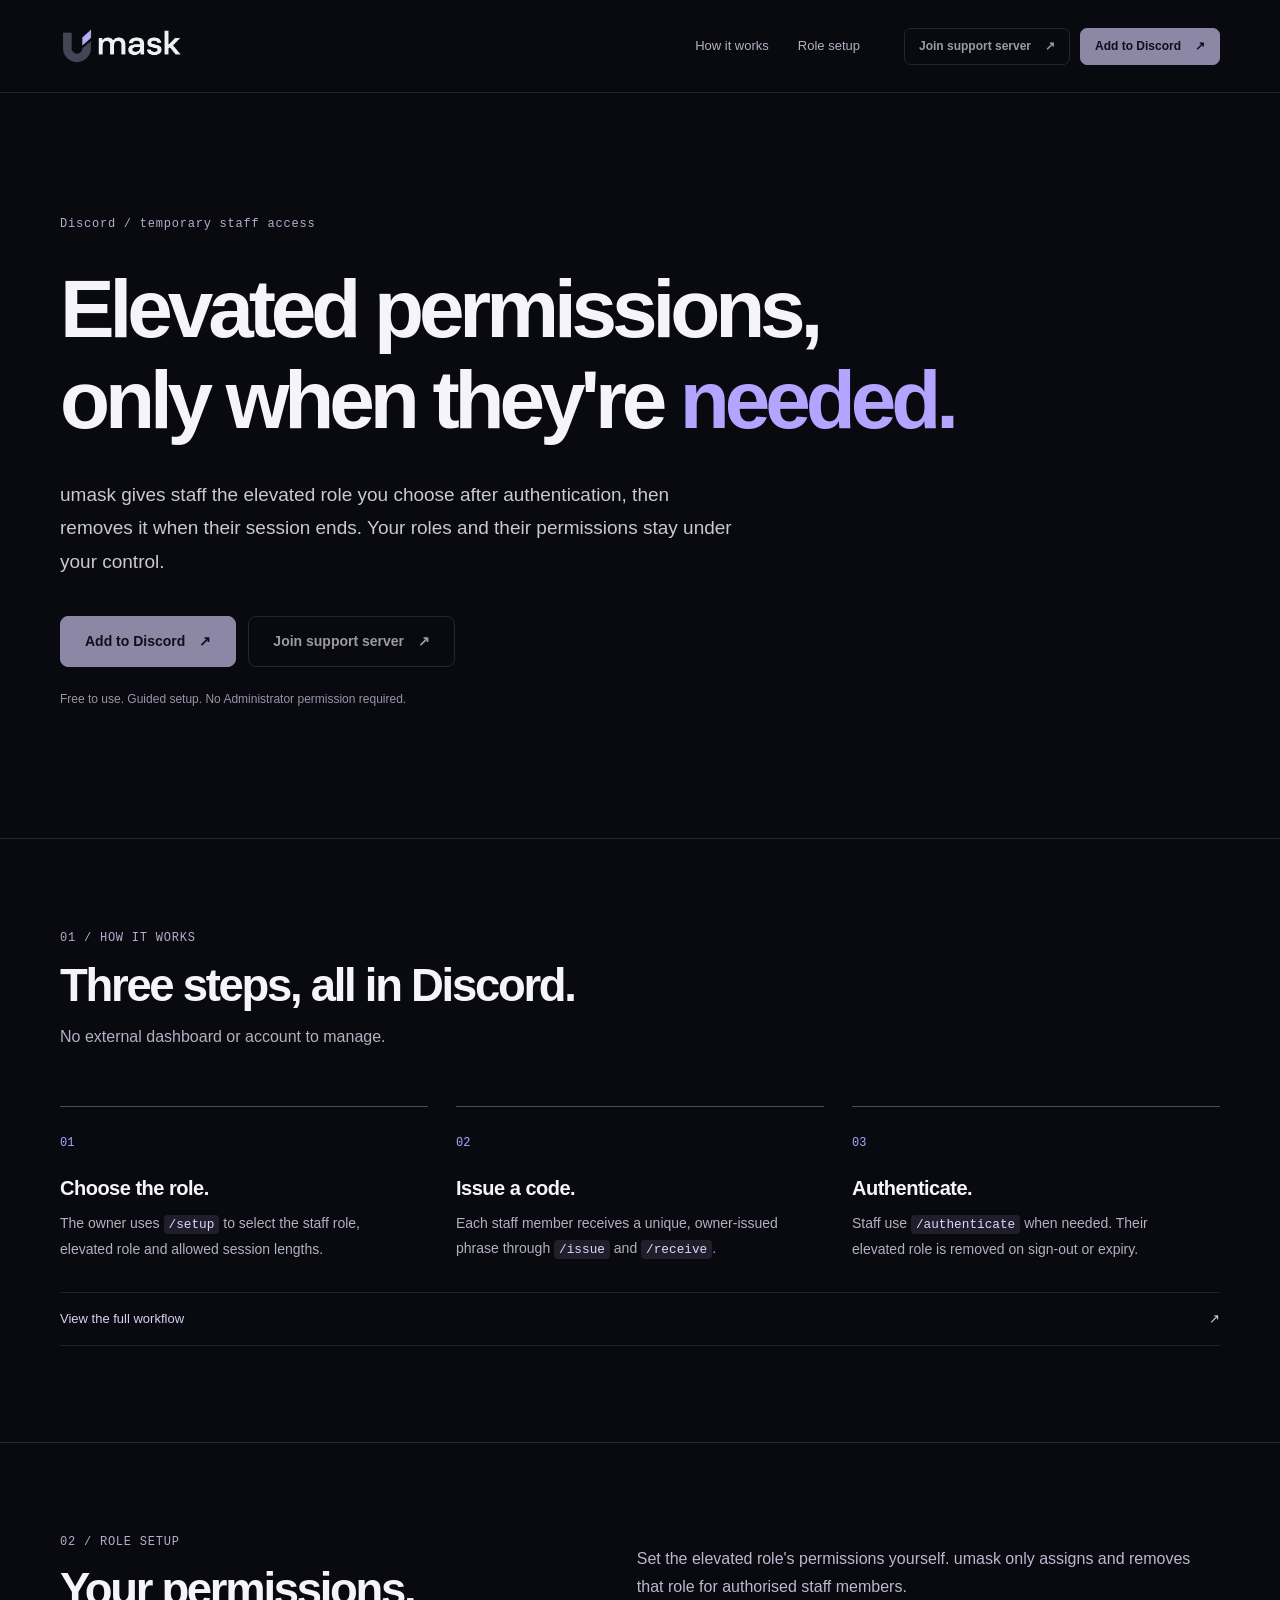
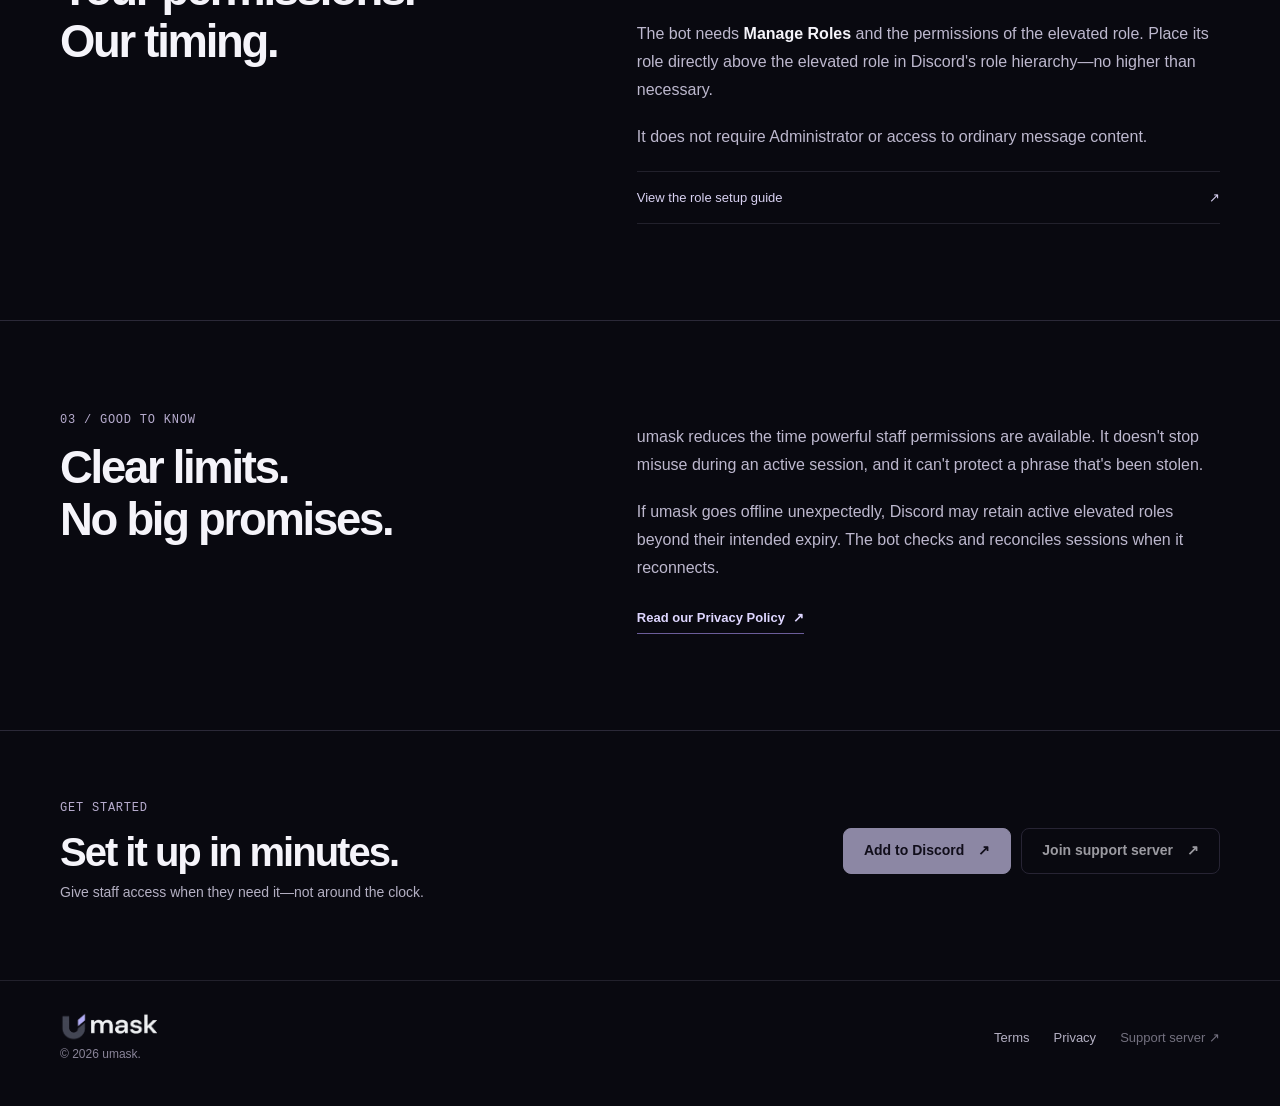
==== index.html @ a4daddb6 "Add files via upload" ====
<!doctype html>
<html lang="en-GB">
<head>
  <meta charset="utf-8">
  <meta name="viewport" content="width=device-width, initial-scale=1">
  <meta name="theme-color" content="#090910">
  <meta name="description" content="umask provides temporary, authenticated elevated roles for Discord staff. Your roles, your permissions — only when they're needed.">
  <title>umask — Elevated permissions, only when they're needed.</title>
  <link rel="icon" href="/assets/favicon.png" type="image/png">
  <link rel="stylesheet" href="/style.css">
  <script src="/config.js" defer></script>
  <script src="/site.js" defer></script>
</head>
<body>
  <header class="site-header">
    <div class="container navrow">
      <a class="brand" href="/" aria-label="umask home"><img src="/assets/umask-wordmark.webp" alt="umask" width="126" height="40"></a>
      <nav class="navlinks" aria-label="Main navigation">
        <a href="#how-it-works">How it works</a>
        <a href="#permissions">Role setup</a>
      </nav>
      <div class="nav-actions">
        <a class="btn btn-small btn-quiet" data-link="support" href="#contact">Join support server <span aria-hidden="true">↗</span></a>
        <a class="btn btn-small btn-primary" data-link="install" href="#install">Add to Discord <span aria-hidden="true">↗</span></a>
      </div>
    </div>
  </header>

  <main>
    <section class="hero" aria-labelledby="hero-title">
      <div class="container hero-inner">
        <p class="hero-overline">Discord / temporary staff access</p>
        <h1 id="hero-title">Elevated permissions,<br>only when they're <span>needed.</span></h1>
        <p class="hero-copy">umask gives staff the elevated role you choose after authentication, then removes it when their session ends. Your roles and their permissions stay under your control.</p>
        <div class="hero-buttons">
          <a class="btn btn-primary btn-large" data-link="install" href="#install">Add to Discord <span aria-hidden="true">↗</span></a>
          <a class="btn btn-quiet btn-large" data-link="support" href="#contact">Join support server <span aria-hidden="true">↗</span></a>
        </div>
        <p class="hero-footnote">Free to use. Guided setup. No Administrator permission required.</p>
      </div>
    </section>

    <section class="section" id="how-it-works" aria-labelledby="how-title">
      <div class="container">
        <div class="section-heading">
          <p class="section-index">01 / HOW IT WORKS</p>
          <h2 id="how-title">Three steps, all in Discord.</h2>
          <p class="intro">No external dashboard or account to manage.</p>
        </div>
        <div class="steps">
          <article class="step">
            <span class="step-number">01</span>
            <h3>Choose the role.</h3>
            <p>The owner uses <code>/setup</code> to select the staff role, elevated role and allowed session lengths.</p>
          </article>
          <article class="step">
            <span class="step-number">02</span>
            <h3>Issue a code.</h3>
            <p>Each staff member receives a unique, owner-issued phrase through <code>/issue</code> and <code>/receive</code>.</p>
          </article>
          <article class="step">
            <span class="step-number">03</span>
            <h3>Authenticate.</h3>
            <p>Staff use <code>/authenticate</code> when needed. Their elevated role is removed on sign-out or expiry.</p>
          </article>
        </div>
        <details class="guide-drawer">
          <summary>View the full workflow <span aria-hidden="true">↗</span></summary>
          <img src="/assets/workflow.webp" width="1520" height="855" loading="lazy" alt="Illustrated workflow showing owner issuance, staff collection and authentication, active access and session expiry.">
        </details>
      </div>
    </section>

    <section class="section section-separator" id="permissions" aria-labelledby="permissions-title">
      <div class="container detail-layout">
        <div>
          <p class="section-index">02 / ROLE SETUP</p>
          <h2 id="permissions-title">Your permissions.<br>Our timing.</h2>
        </div>
        <div class="detail-content">
          <p>Set the elevated role's permissions yourself. umask only assigns and removes that role for authorised staff members.</p>
          <p>The bot needs <strong>Manage Roles</strong> and the permissions of the elevated role. Place its role directly above the elevated role in Discord's role hierarchy—no higher than necessary.</p>
          <p>It does not require Administrator or access to ordinary message content.</p>
          <details class="guide-drawer">
            <summary>View the role setup guide <span aria-hidden="true">↗</span></summary>
            <img src="/assets/role-setup.webp" width="1520" height="855" loading="lazy" alt="Role setup guide: umask bot role above the elevated-permissions role, with Manage Roles enabled.">
          </details>
        </div>
      </div>
    </section>

    <section class="section section-separator" id="questions" aria-labelledby="questions-title">
      <div class="container detail-layout">
        <div>
          <p class="section-index">03 / GOOD TO KNOW</p>
          <h2 id="questions-title">Clear limits.<br>No big promises.</h2>
        </div>
        <div class="detail-content">
          <p>umask reduces the time powerful staff permissions are available. It doesn't stop misuse during an active session, and it can't protect a phrase that's been stolen.</p>
          <p>If umask goes offline unexpectedly, Discord may retain active elevated roles beyond their intended expiry. The bot checks and reconciles sessions when it reconnects.</p>
          <a class="inline-link" href="/privacy.html">Read our Privacy Policy <span aria-hidden="true">↗</span></a>
        </div>
      </div>
    </section>

    <section class="closing" id="install" aria-labelledby="closing-title">
      <div class="container closing-inner">
        <div>
          <p class="section-index">GET STARTED</p>
          <h2 id="closing-title">Set it up in minutes.</h2>
          <p>Give staff access when they need it—not around the clock.</p>
        </div>
        <div class="closing-actions">
          <a class="btn btn-primary" data-link="install" href="#install">Add to Discord <span aria-hidden="true">↗</span></a>
          <a class="btn btn-quiet" data-link="support" href="#contact">Join support server <span aria-hidden="true">↗</span></a>
        </div>
      </div>
    </section>
  </main>

  <footer class="site-footer" id="contact">
    <div class="container footer-inner">
      <div class="footer-brand"><a href="/" aria-label="umask home"><img src="/assets/umask-wordmark.webp" alt="umask" width="108" height="34"></a><p>© <span data-year>2026</span> umask.</p></div>
      <nav class="footer-links" aria-label="Footer navigation">
        <a href="/terms.html">Terms</a>
        <a href="/privacy.html">Privacy</a>
        <a href="#contact" data-link="support">Support server ↗</a>
      </nav>
    </div>
  </footer>
</body>
</html>
---- style.css ----
:root {
  color-scheme: dark;
  --bg: #090910;
  --surface: #12121b;
  --border: #2b2938;
  --border-soft: #22212c;
  --ink: #f5f4fa;
  --muted: #b4b0c3;
  --lavender: #b2a4ff;
  --lavender-light: #ded6ff;
  --max: 1160px;
}
* { box-sizing: border-box; }
html { scroll-behavior: smooth; }
body { margin: 0; background: var(--bg); color: var(--ink); font: 400 16px/1.65 Inter, ui-sans-serif, -apple-system, BlinkMacSystemFont, "Segoe UI", sans-serif; -webkit-font-smoothing: antialiased; }
h1, h2, h3, p { margin: 0; }
a { color: inherit; text-decoration: none; }
a:hover { color: var(--ink); }
a:focus-visible, summary:focus-visible, button:focus-visible { outline: 2px solid var(--lavender); outline-offset: 4px; }
img { max-width: 100%; display: block; }
.container { width: min(100% - 64px, var(--max)); margin: 0 auto; }
/* Header */
.site-header { border-bottom: 1px solid var(--border-soft); }
.navrow { min-height: 92px; display: flex; align-items: center; gap: 28px; }
.brand { flex: 0 0 auto; display: block; }
.brand img { width: 124px; height: auto; mix-blend-mode: screen; }
.navlinks { display: flex; align-items: center; gap: 29px; margin-left: auto; font-size: 13px; color: var(--muted); }
.navlinks a:hover, .footer-links a:hover { color: var(--ink); }
.nav-actions { display: flex; align-items: center; gap: 10px; margin-left: 16px; }
.btn { display: inline-flex; align-items: center; justify-content: center; gap: 14px; border: 1px solid #3a364b; border-radius: 8px; padding: 13px 20px; font-family: inherit; font-size: 14px; font-weight: 600; line-height: 1.25; white-space: nowrap; color: var(--ink); background: transparent; transition: background .15s ease, border-color .15s ease; }
.btn:hover { background: #1c1a27; border-color: #655b87; color: var(--ink); }
.btn-primary { background: var(--lavender-light); border-color: var(--lavender-light); color: #171222; }
.btn-primary:hover { background: #c7baff; border-color: #c7baff; color: #171222; }
.btn-small { padding: 10px 14px; font-size: 12px; border-radius: 7px; }
.btn-large { padding: 16px 24px; font-size: 14px; }
.btn.is-unconfigured { opacity: .62; cursor: not-allowed; }
/* Hero */
.hero { border-bottom: 1px solid var(--border); }
.hero-inner { padding: 122px 0 128px; }
.hero-overline, .section-index { color: #b7acce; font: 500 12px/1.5 ui-monospace, SFMono-Regular, Menlo, Consolas, monospace; letter-spacing: .065em; }
.hero h1 { max-width: 1080px; font-size: clamp(47px, 6.4vw, 94px); font-weight: 650; line-height: 1.105; letter-spacing: -.062em; margin: 31px 0 33px; }
.hero h1 span { color: var(--lavender); }
.hero-copy { max-width: 685px; color: #cbc7d6; font-size: clamp(17px, 1.55vw, 19px); line-height: 1.75; }
.hero-buttons { display: flex; flex-wrap: wrap; align-items: center; gap: 12px; margin-top: 38px; }
.hero-footnote { margin-top: 23px; color: #9a94a9; font-size: 12px; }
/* Primary content */
.section { padding: 90px 0 96px; }
.section-separator { border-top: 1px solid var(--border); }
.section-heading { max-width: 750px; }
h2 { font-size: clamp(32px, 3.55vw, 49px); font-weight: 620; line-height: 1.15; letter-spacing: -.05em; }
.section-heading h2, .detail-layout h2 { margin: 13px 0 12px; }
.intro, .section-heading > p:not(.section-index) { color: var(--muted); font-size: 16px; }
.steps { display: grid; grid-template-columns: repeat(3, minmax(0,1fr)); gap: 28px; margin-top: 55px; }
.step { border-top: 1px solid #514962; padding: 21px 0 0; }
.step-number { font: 500 12px ui-monospace, SFMono-Regular, Menlo, Consolas, monospace; color: var(--lavender); }
.step h3 { margin: 21px 0 10px; font-size: 20px; line-height: 1.3; font-weight: 595; letter-spacing: -.025em; }
.step p { color: var(--muted); font-size: 14px; line-height: 1.8; max-width: 345px; }
code { font-family: ui-monospace, SFMono-Regular, Menlo, Consolas, monospace; font-size: .91em; color: var(--lavender-light); background: #211e2b; padding: 2px 5px; border-radius: 4px; }
.guide-drawer { margin-top: 30px; border-top: 1px solid var(--border-soft); border-bottom: 1px solid var(--border-soft); }
.guide-drawer summary { display: flex; justify-content: space-between; gap: 16px; padding: 15px 0; cursor: pointer; list-style: none; font-size: 13px; color: #d8d1f1; font-weight: 520; }
.guide-drawer summary::-webkit-details-marker { display: none; }
.guide-drawer summary:hover { color: #fff; }
.guide-drawer img { width: 100%; margin: 6px 0 19px; border: 1px solid #373247; border-radius: 6px; }
.detail-layout { display: grid; grid-template-columns: .92fr 1.08fr; gap: 80px; align-items: start; }
.detail-content { padding-top: 12px; }
.detail-content p { font-size: 16px; line-height: 1.75; color: #bdb8ce; margin-bottom: 19px; max-width: 590px; }
.detail-content strong { font-weight: 620; color: var(--ink); }
.detail-content .guide-drawer { margin-top: 20px; }
.inline-link { display: inline-flex; gap: 8px; color: var(--lavender-light); border-bottom: 1px solid #6b5d9a; font-size: 13px; font-weight: 600; padding-bottom: 4px; margin-top: 6px; }
.inline-link:hover { color: #fff; }
/* End call-to-action */
.closing { border-top: 1px solid var(--border); }
.closing-inner { padding: 68px 0 76px; display: flex; align-items: center; justify-content: space-between; gap: 44px; }
.closing h2 { margin: 12px 0 6px; font-size: clamp(29px, 3.2vw, 40px); }
.closing p:not(.section-index) { color: var(--muted); font-size: 14px; }
.closing-actions { display: flex; gap: 10px; flex-wrap: wrap; }
/* Footer */
.site-footer { border-top: 1px solid var(--border-soft); padding: 30px 0 42px; }
.footer-inner { display: flex; justify-content: space-between; align-items: center; gap: 30px; }
.footer-brand img { width: 100px; height: auto; mix-blend-mode: screen; }
.footer-brand p { color: #898498; font-size: 12px; margin-top: 3px; }
.footer-links { display: flex; align-items: center; gap: 24px; flex-wrap: wrap; color: var(--muted); font-size: 13px; }
/* Legal pages use the same restrained identity */
.subpage { max-width: 770px; padding-top: 72px; padding-bottom: 96px; }
.subpage h1 { font-size: clamp(43px, 5vw, 60px); letter-spacing: -.05em; line-height: 1.14; margin: 19px 0 17px; }
.subpage .intro { color: var(--muted); line-height: 1.7; margin-bottom: 35px; }
.legal-content { border-top: 1px solid var(--border); padding-top: 29px; }
.legal-content h2 { font-size: 24px; letter-spacing: -.025em; margin: 34px 0 13px; }
.legal-content h3 { font-size: 16px; margin: 22px 0 8px; }
.legal-content p, .legal-content li { color: #c1bccd; font-size: 14px; line-height: 1.85; }
.legal-content p { margin-bottom: 16px; }
.legal-content ul { padding-left: 24px; margin: 10px 0; }
.legal-content li { margin-bottom: 5px; }
.legal-content a { color: var(--lavender-light); text-decoration: underline; text-underline-offset: 3px; }
.legal-banner { padding: 16px 19px; border: 1px solid #65553b; color: #ead5b0; background: #221c18; border-radius: 7px; margin: 24px 0 30px; font-size: 13px; }
.legal-banner[hidden] { display: none; }
.info-chip { display: inline-block; color: var(--lavender-light); border: 1px solid #464058; font-size: 13px; padding: 8px 12px; border-radius: 6px; }
.divider-gap { padding-top: 37px; }
[data-link="support"].is-unconfigured { opacity: .62; }
@media (max-width: 1040px) {
  .navlinks { gap: 16px; }
  .navrow { gap: 14px; }
  .nav-actions { gap: 8px; margin-left: 2px; }
  .nav-actions .btn { padding: 10px 11px; }
  .detail-layout { gap: 45px; }
}
@media (max-width: 780px) {
  .container { width: min(100% - 40px, var(--max)); }
  .navrow { min-height: 82px; flex-wrap: wrap; justify-content: space-between; padding: 16px 0; }
  .navlinks { display: none; }
  .nav-actions { margin-left: auto; }
  .hero-inner { padding: 86px 0 90px; }
  .hero h1 { font-size: clamp(43px, 7.4vw, 70px); }
  .steps { gap: 18px; }
  .detail-layout { grid-template-columns: 1fr; gap: 8px; }
  .detail-content { padding-top: 0; }
  .closing-inner { align-items: flex-start; flex-direction: column; gap: 25px; }
}
@media (max-width: 570px) {
  .navrow { display: grid; grid-template-columns: 1fr; gap: 12px; }
  .brand img { width: 110px; }
  .nav-actions { margin: 0; width: 100%; }
  .nav-actions .btn { flex: 1 1 0; padding: 12px 10px; font-size: 11px; }
  .hero-inner { padding: 77px 0 78px; }
  .hero h1 { margin: 24px 0; font-size: clamp(40px, 10.3vw, 59px); letter-spacing: -.052em; }
  .hero-copy { font-size: 16px; }
  .hero-buttons { gap: 10px; margin-top: 29px; }
  .hero-buttons .btn { width: 100%; justify-content: space-between; }
  .section { padding: 66px 0 74px; }
  .steps { grid-template-columns: 1fr; gap: 27px; margin-top: 35px; }
  .step h3 { margin-top: 13px; }
  .detail-layout { gap: 10px; }
  .detail-content p { font-size: 15px; }
  .closing-inner { padding: 60px 0; }
  .closing-actions { width: 100%; flex-direction: column; }
  .closing-actions .btn { width: 100%; justify-content: space-between; }
  .footer-inner { align-items: start; flex-direction: column; gap: 25px; }
  .footer-links { gap: 17px; }
  .subpage { padding-top: 47px; }
}
@media (prefers-reduced-motion: reduce) { html { scroll-behavior: auto; } .btn { transition: none; } }
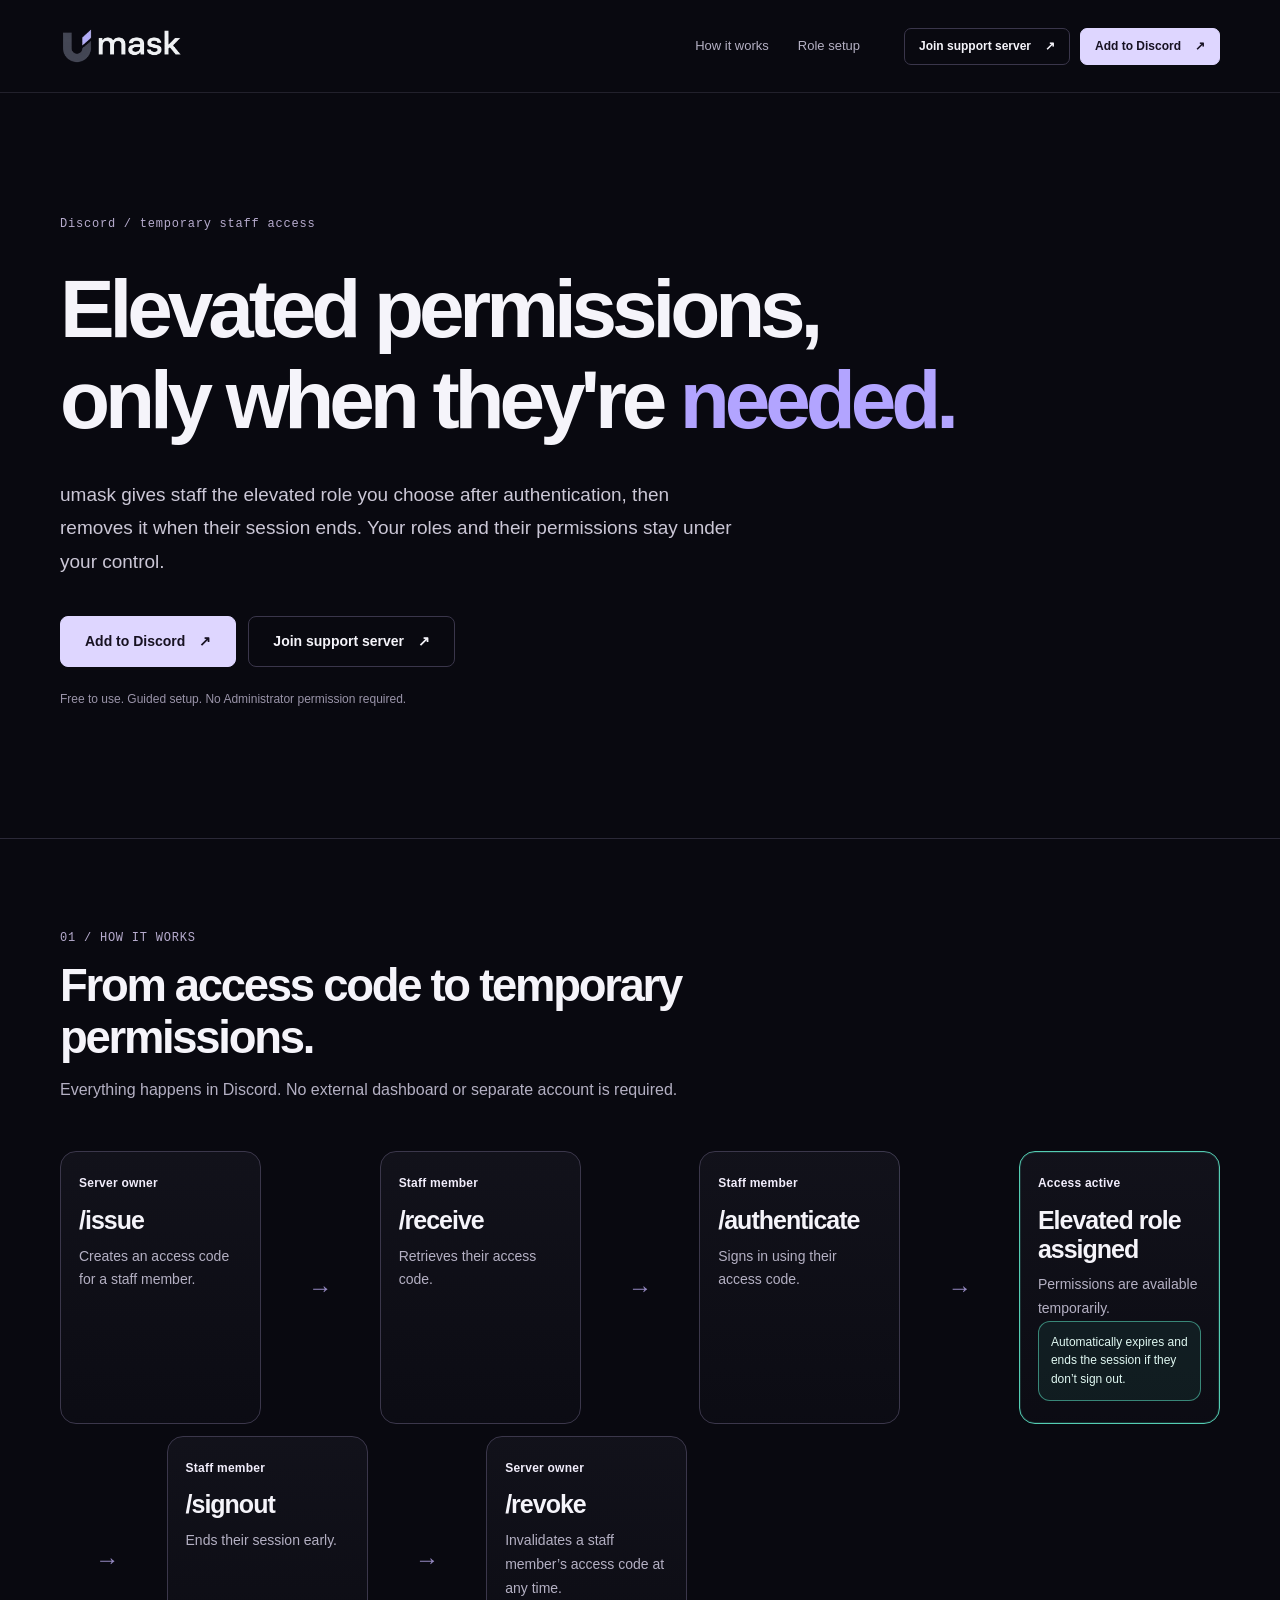
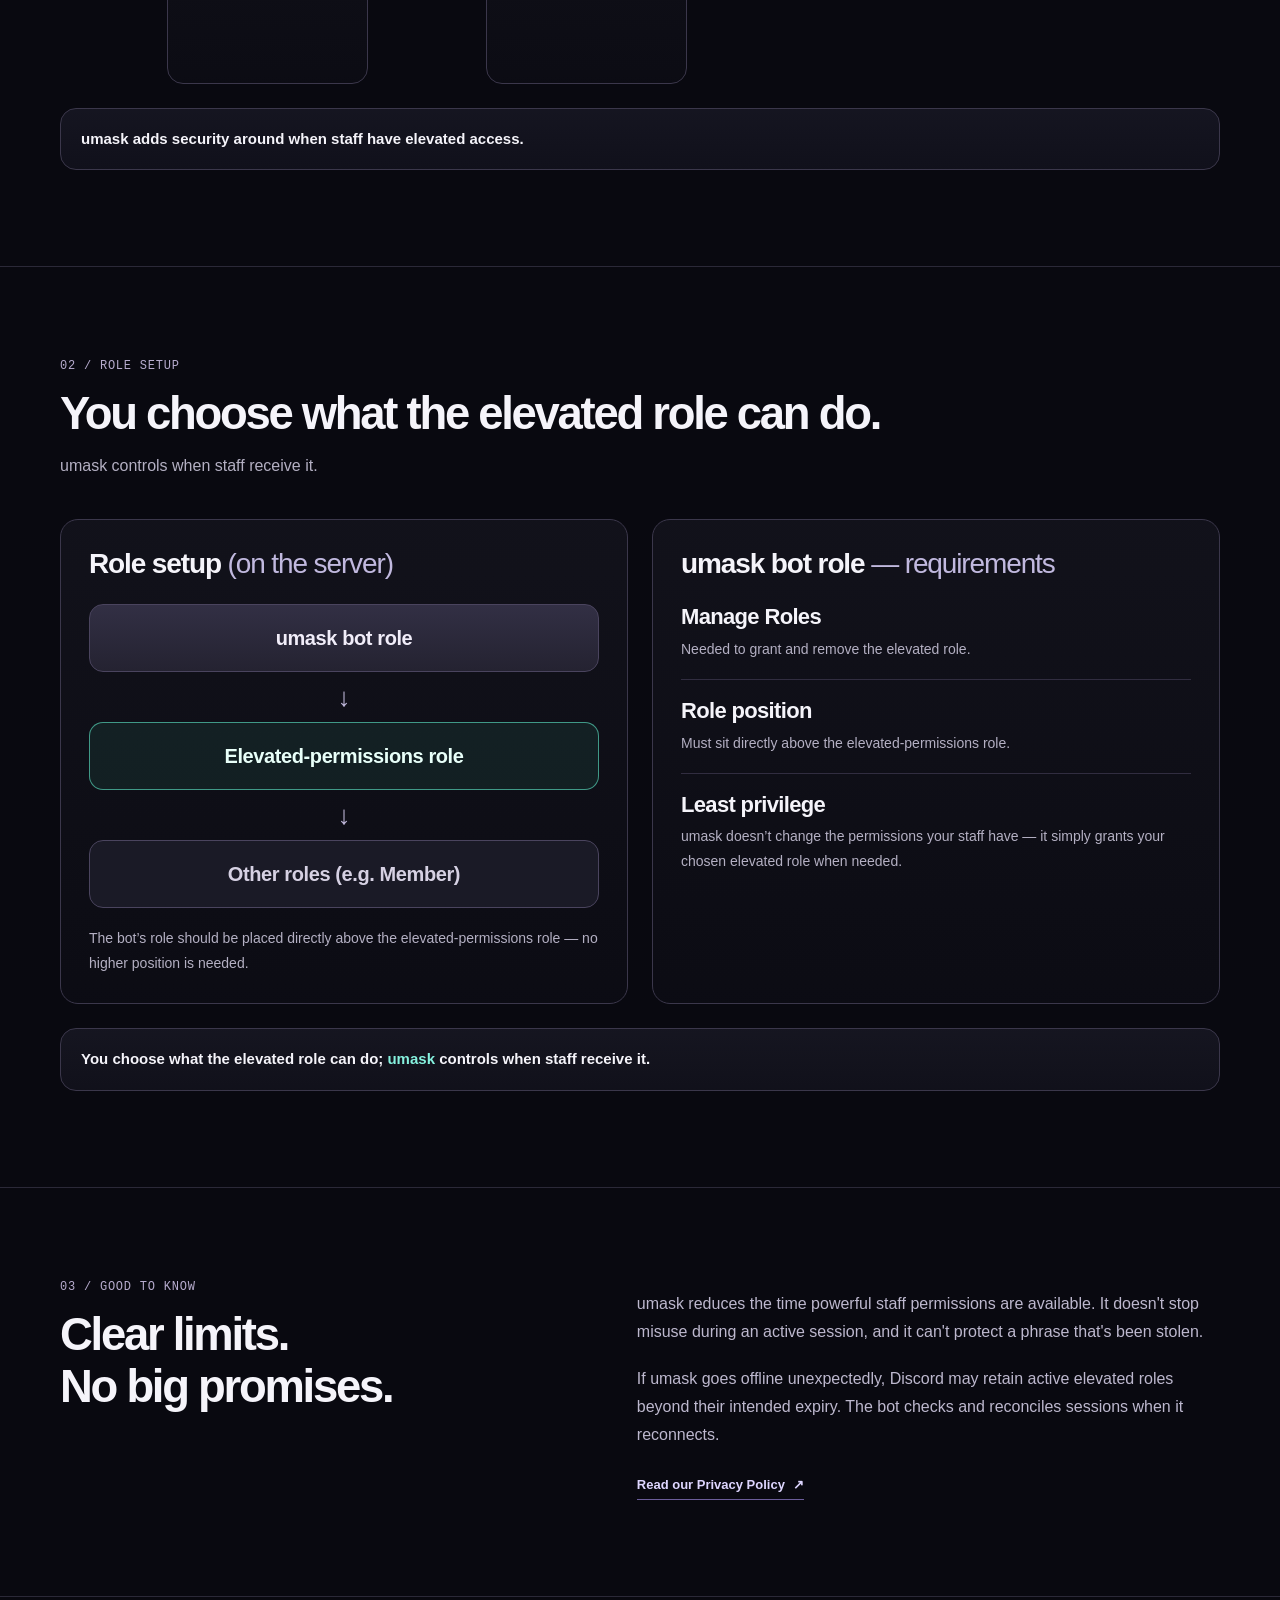
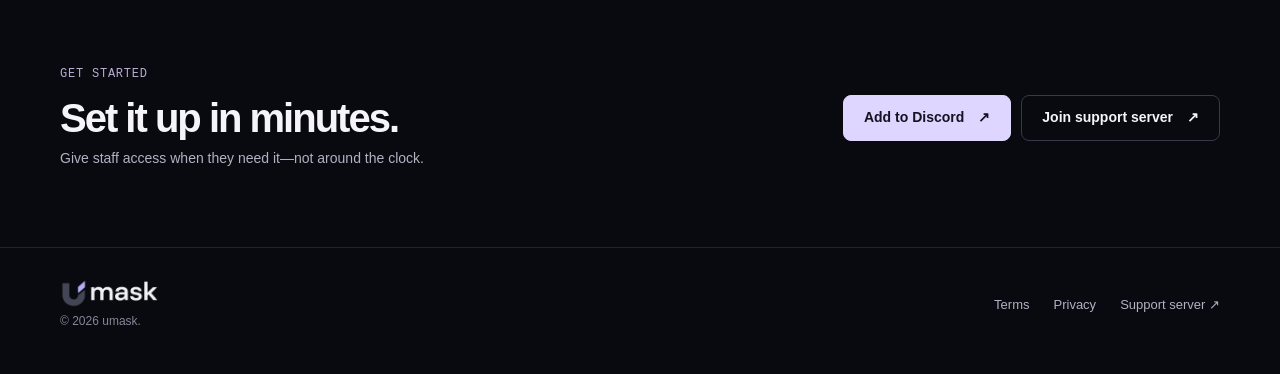
==== commit 85923006: "Add files via upload" ====
--- a/index.html
+++ b/index.html
@@ -44,47 +44,97 @@
       <div class="container">
         <div class="section-heading">
           <p class="section-index">01 / HOW IT WORKS</p>
-          <h2 id="how-title">Three steps, all in Discord.</h2>
-          <p class="intro">No external dashboard or account to manage.</p>
+          <h2 id="how-title">From access code to temporary permissions.</h2>
+          <p class="intro">Everything happens in Discord. No external dashboard or separate account is required.</p>
         </div>
-        <div class="steps">
-          <article class="step">
-            <span class="step-number">01</span>
-            <h3>Choose the role.</h3>
-            <p>The owner uses <code>/setup</code> to select the staff role, elevated role and allowed session lengths.</p>
+
+        <div class="workflow-strip" aria-label="Workflow overview">
+          <article class="flow-card">
+            <div class="flow-eyebrow">Server owner</div>
+            <h3>/issue</h3>
+            <p>Creates an access code for a staff member.</p>
           </article>
-          <article class="step">
-            <span class="step-number">02</span>
-            <h3>Issue a code.</h3>
-            <p>Each staff member receives a unique, owner-issued phrase through <code>/issue</code> and <code>/receive</code>.</p>
+          <div class="flow-arrow" aria-hidden="true">→</div>
+          <article class="flow-card">
+            <div class="flow-eyebrow">Staff member</div>
+            <h3>/receive</h3>
+            <p>Retrieves their access code.</p>
           </article>
-          <article class="step">
-            <span class="step-number">03</span>
-            <h3>Authenticate.</h3>
-            <p>Staff use <code>/authenticate</code> when needed. Their elevated role is removed on sign-out or expiry.</p>
+          <div class="flow-arrow" aria-hidden="true">→</div>
+          <article class="flow-card">
+            <div class="flow-eyebrow">Staff member</div>
+            <h3>/authenticate</h3>
+            <p>Signs in using their access code.</p>
+          </article>
+          <div class="flow-arrow" aria-hidden="true">→</div>
+          <article class="flow-card flow-card-accent">
+            <div class="flow-eyebrow">Access active</div>
+            <h3>Elevated role assigned</h3>
+            <p>Permissions are available temporarily.</p>
+            <div class="micro-note">Automatically expires and ends the session if they don’t sign out.</div>
+          </article>
+          <div class="flow-arrow" aria-hidden="true">→</div>
+          <article class="flow-card">
+            <div class="flow-eyebrow">Staff member</div>
+            <h3>/signout</h3>
+            <p>Ends their session early.</p>
+          </article>
+          <div class="flow-arrow" aria-hidden="true">→</div>
+          <article class="flow-card">
+            <div class="flow-eyebrow">Server owner</div>
+            <h3>/revoke</h3>
+            <p>Invalidates a staff member’s access code at any time.</p>
           </article>
         </div>
-        <details class="guide-drawer">
-          <summary>View the full workflow <span aria-hidden="true">↗</span></summary>
-          <img src="/assets/workflow.webp" width="1520" height="855" loading="lazy" alt="Illustrated workflow showing owner issuance, staff collection and authentication, active access and session expiry.">
-        </details>
+
+        <div class="section-banner">
+          <strong>umask adds security around when staff have elevated access.</strong>
+        </div>
       </div>
     </section>
 
     <section class="section section-separator" id="permissions" aria-labelledby="permissions-title">
-      <div class="container detail-layout">
-        <div>
+      <div class="container">
+        <div class="section-heading section-heading-wide">
           <p class="section-index">02 / ROLE SETUP</p>
-          <h2 id="permissions-title">Your permissions.<br>Our timing.</h2>
+          <h2 id="permissions-title">You choose what the elevated role can do.</h2>
+          <p class="intro">umask controls when staff receive it.</p>
         </div>
-        <div class="detail-content">
-          <p>Set the elevated role's permissions yourself. umask only assigns and removes that role for authorised staff members.</p>
-          <p>The bot needs <strong>Manage Roles</strong> and the permissions of the elevated role. Place its role directly above the elevated role in Discord's role hierarchy—no higher than necessary.</p>
-          <p>It does not require Administrator or access to ordinary message content.</p>
-          <details class="guide-drawer">
-            <summary>View the role setup guide <span aria-hidden="true">↗</span></summary>
-            <img src="/assets/role-setup.webp" width="1520" height="855" loading="lazy" alt="Role setup guide: umask bot role above the elevated-permissions role, with Manage Roles enabled.">
-          </details>
+
+        <div class="setup-grid" aria-label="Role setup guide">
+          <article class="setup-panel">
+            <h3>Role setup <span>(on the server)</span></h3>
+            <div class="role-stack">
+              <div class="role-chip role-chip-top">umask bot role</div>
+              <div class="stack-arrow" aria-hidden="true">↓</div>
+              <div class="role-chip role-chip-accent">Elevated-permissions role</div>
+              <div class="stack-arrow" aria-hidden="true">↓</div>
+              <div class="role-chip role-chip-muted">Other roles (e.g. Member)</div>
+            </div>
+            <p class="panel-note">The bot’s role should be placed directly above the elevated-permissions role — no higher position is needed.</p>
+          </article>
+
+          <article class="setup-panel">
+            <h3>umask bot role <span>— requirements</span></h3>
+            <div class="requirement-list">
+              <div class="requirement-item">
+                <h4>Manage Roles</h4>
+                <p>Needed to grant and remove the elevated role.</p>
+              </div>
+              <div class="requirement-item">
+                <h4>Role position</h4>
+                <p>Must sit directly above the elevated-permissions role.</p>
+              </div>
+              <div class="requirement-item">
+                <h4>Least privilege</h4>
+                <p>umask doesn’t change the permissions your staff have — it simply grants your chosen elevated role when needed.</p>
+              </div>
+            </div>
+          </article>
+        </div>
+
+        <div class="section-banner">
+          <strong>You choose what the elevated role can do; <span>umask</span> controls when staff receive it.</strong>
         </div>
       </div>
     </section>
--- a/style.css
+++ b/style.css
@@ -68,6 +68,43 @@
 .detail-content .guide-drawer { margin-top: 20px; }
 .inline-link { display: inline-flex; gap: 8px; color: var(--lavender-light); border-bottom: 1px solid #6b5d9a; font-size: 13px; font-weight: 600; padding-bottom: 4px; margin-top: 6px; }
 .inline-link:hover { color: #fff; }
+
+/* In-page diagrams */
+.workflow-strip { margin-top: 48px; display: grid; grid-template-columns: repeat(11, minmax(0,1fr)); gap: 12px; align-items: stretch; }
+.flow-card { grid-column: span 1; min-height: 248px; padding: 22px 18px; border: 1px solid #3b374b; border-radius: 16px; background: linear-gradient(180deg, rgba(18,18,27,.98), rgba(12,12,20,.98)); display: flex; flex-direction: column; }
+.flow-card h3 { margin: 12px 0 10px; font-size: 25px; line-height: 1.15; letter-spacing: -.04em; font-weight: 620; }
+.flow-card p { color: var(--muted); font-size: 14px; line-height: 1.7; }
+.flow-eyebrow { color: #f2eefc; font-size: 12px; letter-spacing: .02em; font-weight: 600; }
+.flow-arrow { display: flex; align-items: center; justify-content: center; color: #9488c0; font-size: 24px; }
+.flow-card-accent { border-color: #54cdb3; box-shadow: inset 0 0 0 1px rgba(84,205,179,.18); }
+.micro-note { margin-top: auto; padding: 11px 12px; border: 1px solid rgba(84,205,179,.6); background: rgba(35,88,77,.22); border-radius: 12px; color: #dff7f1; font-size: 12px; line-height: 1.55; }
+.workflow-strip > .flow-card:nth-of-type(1),
+.workflow-strip > .flow-card:nth-of-type(2),
+.workflow-strip > .flow-card:nth-of-type(3),
+.workflow-strip > .flow-card:nth-of-type(4),
+.workflow-strip > .flow-card:nth-of-type(5),
+.workflow-strip > .flow-card:nth-of-type(6) { grid-column: span 2; }
+.workflow-strip > .flow-arrow { grid-column: span 1; }
+.section-banner { margin-top: 24px; border: 1px solid #3b374b; background: linear-gradient(180deg, rgba(22,22,33,.96), rgba(17,17,27,.96)); color: var(--ink); border-radius: 16px; padding: 18px 20px; font-size: 15px; }
+.section-banner span { color: #86f2df; }
+.setup-grid { margin-top: 40px; display: grid; grid-template-columns: 1fr 1fr; gap: 24px; }
+.setup-panel { border: 1px solid #3b374b; border-radius: 18px; background: linear-gradient(180deg, rgba(18,18,27,.98), rgba(12,12,20,.98)); padding: 28px; }
+.setup-panel h3 { font-size: 28px; line-height: 1.15; letter-spacing: -.04em; font-weight: 620; margin-bottom: 24px; }
+.setup-panel h3 span { color: #c1b9df; font-weight: 520; }
+.role-stack { display: flex; flex-direction: column; gap: 12px; }
+.role-chip { min-height: 68px; display: flex; align-items: center; justify-content: center; text-align: center; border-radius: 14px; border: 1px solid #4a445e; color: #f1edf9; background: rgba(38,36,51,.92); padding: 16px 18px; font-size: 20px; font-weight: 600; letter-spacing: -.02em; }
+.role-chip-top { background: linear-gradient(180deg, rgba(53,50,72,.92), rgba(38,36,51,.92)); }
+.role-chip-accent { border-color: rgba(84,205,179,.7); background: rgba(35,88,77,.24); color: #e8fff9; }
+.role-chip-muted { color: #d6d1e3; background: rgba(27,27,39,.96); }
+.stack-arrow { text-align: center; color: #bcb4d6; font-size: 26px; line-height: 1; }
+.panel-note { margin-top: 18px; color: var(--muted); font-size: 14px; line-height: 1.75; }
+.requirement-list { display: flex; flex-direction: column; gap: 18px; }
+.requirement-item { padding-top: 18px; border-top: 1px solid #312d40; }
+.requirement-item:first-child { padding-top: 0; border-top: 0; }
+.requirement-item h4 { margin: 0 0 6px; font-size: 22px; line-height: 1.2; letter-spacing: -.03em; }
+.requirement-item p { margin: 0; color: var(--muted); font-size: 14px; line-height: 1.75; }
+.section-heading-wide { max-width: 860px; }
+
 /* End call-to-action */
 .closing { border-top: 1px solid var(--border); }
 .closing-inner { padding: 68px 0 76px; display: flex; align-items: center; justify-content: space-between; gap: 44px; }
@@ -97,13 +134,22 @@
 .info-chip { display: inline-block; color: var(--lavender-light); border: 1px solid #464058; font-size: 13px; padding: 8px 12px; border-radius: 6px; }
 .divider-gap { padding-top: 37px; }
 [data-link="support"].is-unconfigured { opacity: .62; }
+@media (max-width: 1180px) {
+  .workflow-strip { grid-template-columns: repeat(3, minmax(0,1fr)); }
+  .workflow-strip > .flow-card,
+  .workflow-strip > .flow-arrow { grid-column: auto; }
+  .flow-arrow { min-height: 24px; transform: rotate(90deg); }
+}
 @media (max-width: 1040px) {
   .navlinks { gap: 16px; }
   .navrow { gap: 14px; }
   .nav-actions { gap: 8px; margin-left: 2px; }
   .nav-actions .btn { padding: 10px 11px; }
   .detail-layout { gap: 45px; }
+  .setup-panel { padding: 24px; }
+  .setup-panel h3 { font-size: 24px; }
 }
+
 @media (max-width: 780px) {
   .container { width: min(100% - 40px, var(--max)); }
   .navrow { min-height: 82px; flex-wrap: wrap; justify-content: space-between; padding: 16px 0; }
@@ -113,6 +159,8 @@
   .hero h1 { font-size: clamp(43px, 7.4vw, 70px); }
   .steps { gap: 18px; }
   .detail-layout { grid-template-columns: 1fr; gap: 8px; }
+  .setup-grid { grid-template-columns: 1fr; }
+  .workflow-strip { grid-template-columns: 1fr 1fr; }
   .detail-content { padding-top: 0; }
   .closing-inner { align-items: flex-start; flex-direction: column; gap: 25px; }
 }
@@ -128,6 +176,15 @@
   .hero-buttons .btn { width: 100%; justify-content: space-between; }
   .section { padding: 66px 0 74px; }
   .steps { grid-template-columns: 1fr; gap: 27px; margin-top: 35px; }
+  .workflow-strip { grid-template-columns: 1fr; gap: 14px; margin-top: 34px; }
+  .flow-card { min-height: auto; }
+  .flow-card h3 { font-size: 22px; }
+  .flow-arrow { transform: rotate(90deg); min-height: 10px; }
+  .setup-grid { margin-top: 28px; }
+  .setup-panel { padding: 20px; }
+  .setup-panel h3 { font-size: 22px; margin-bottom: 18px; }
+  .role-chip { min-height: 60px; font-size: 18px; }
+  .requirement-item h4 { font-size: 19px; }
   .step h3 { margin-top: 13px; }
   .detail-layout { gap: 10px; }
   .detail-content p { font-size: 15px; }
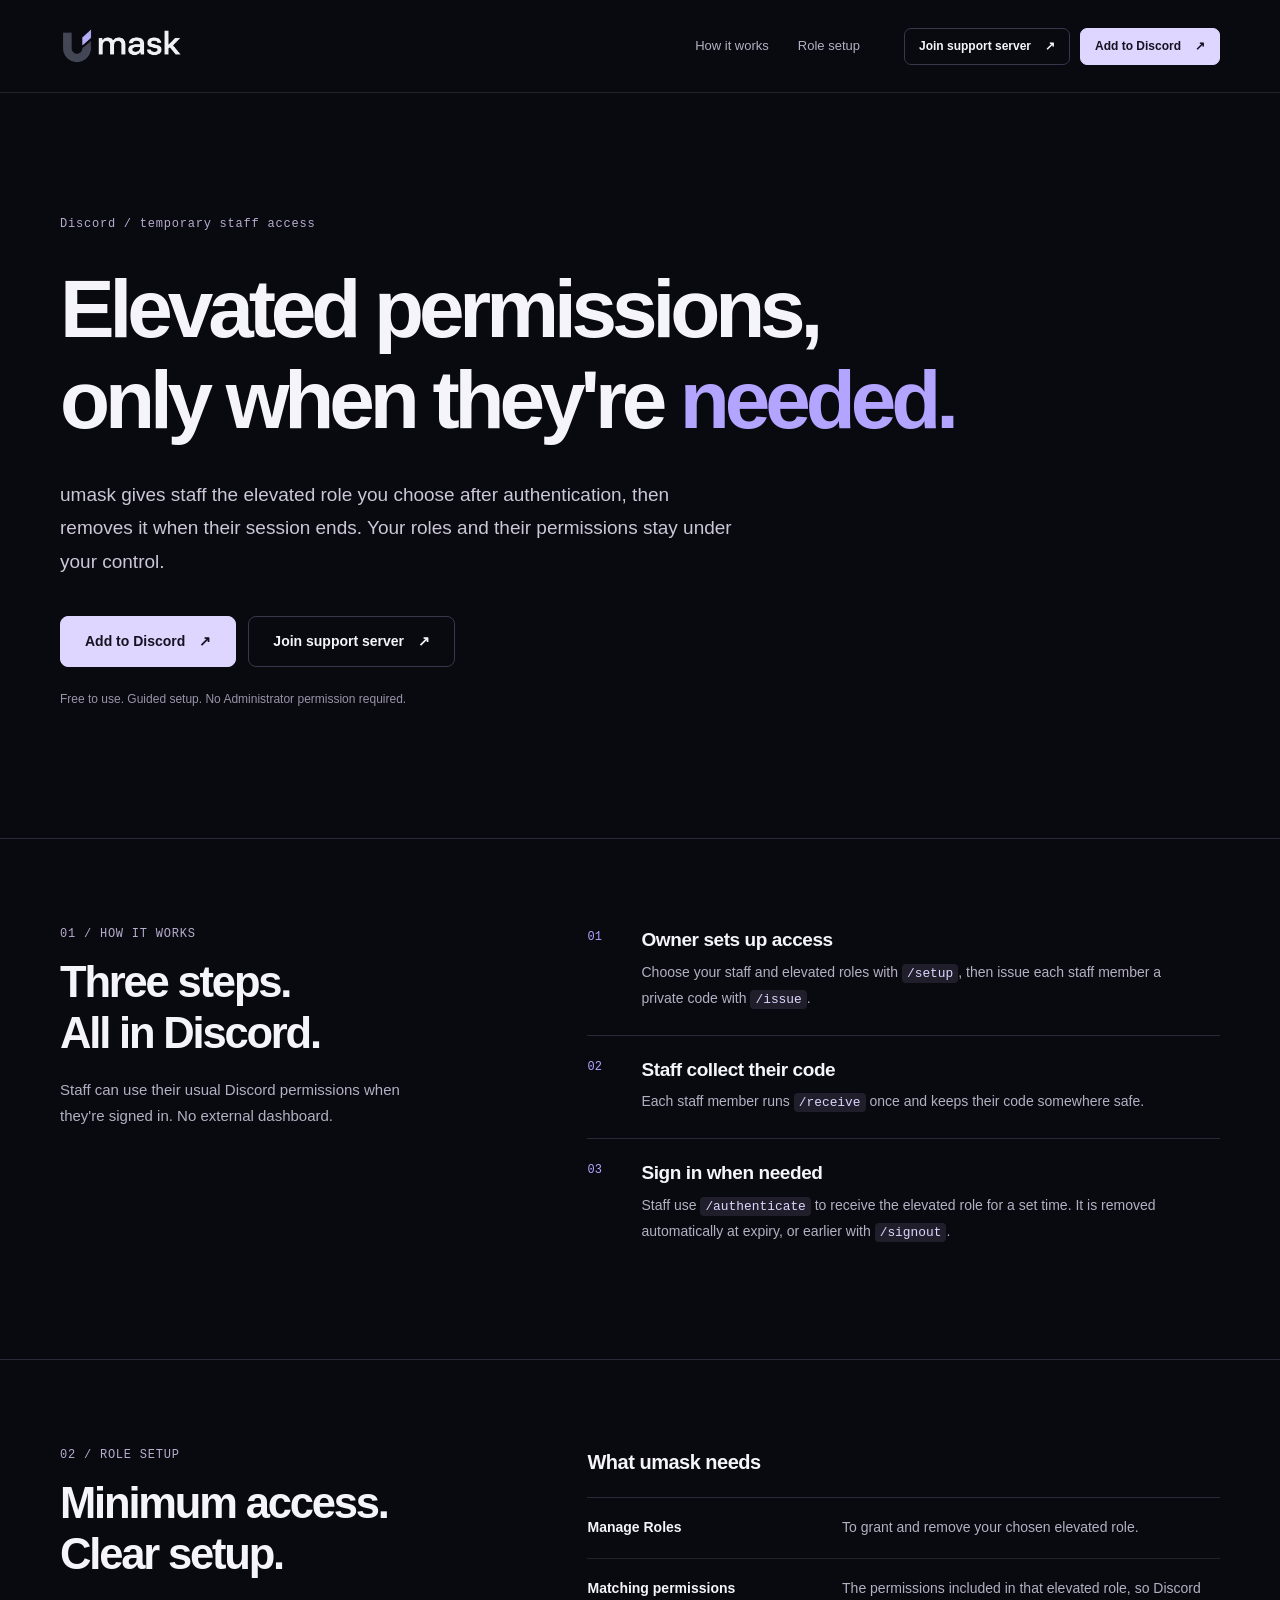
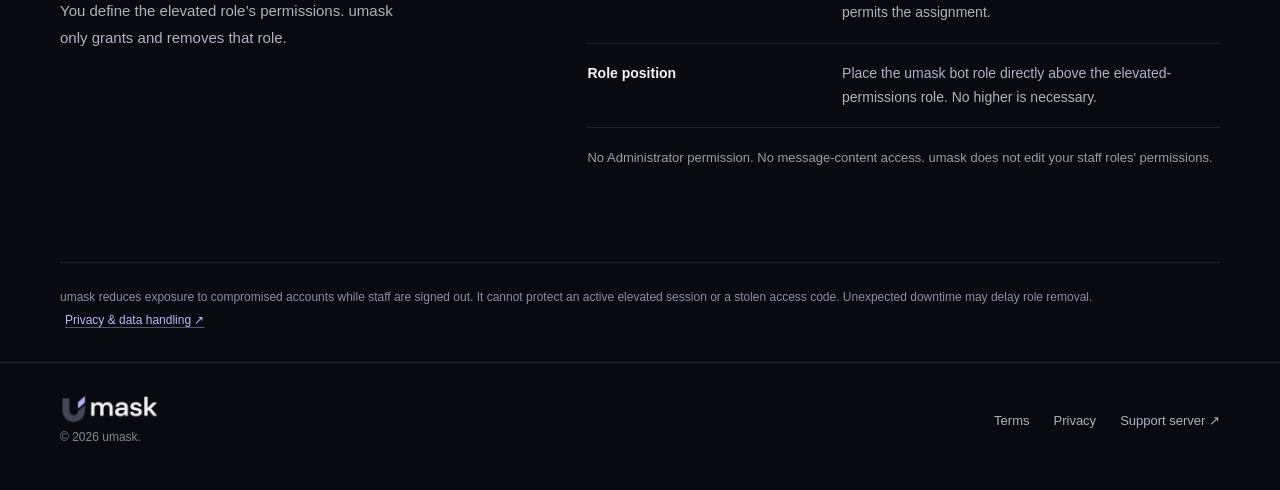
==== commit af14c427: "Add files via upload" ====
--- a/index.html
+++ b/index.html
@@ -41,131 +41,69 @@
     </section>
 
     <section class="section" id="how-it-works" aria-labelledby="how-title">
-      <div class="container">
-        <div class="section-heading">
+      <div class="container editorial-layout">
+        <div class="editorial-heading">
           <p class="section-index">01 / HOW IT WORKS</p>
-          <h2 id="how-title">From access code to temporary permissions.</h2>
-          <p class="intro">Everything happens in Discord. No external dashboard or separate account is required.</p>
+          <h2 id="how-title">Three steps.<br>All in Discord.</h2>
+          <p>Staff can use their usual Discord permissions when they're signed in. No external dashboard.</p>
         </div>
+        <ol class="instruction-list">
+          <li class="instruction">
+            <span class="instruction-number" aria-hidden="true">01</span>
+            <div>
+              <h3>Owner sets up access</h3>
+              <p>Choose your staff and elevated roles with <code>/setup</code>, then issue each staff member a private code with <code>/issue</code>.</p>
+            </div>
+          </li>
+          <li class="instruction">
+            <span class="instruction-number" aria-hidden="true">02</span>
+            <div>
+              <h3>Staff collect their code</h3>
+              <p>Each staff member runs <code>/receive</code> once and keeps their code somewhere safe.</p>
+            </div>
+          </li>
+          <li class="instruction">
+            <span class="instruction-number" aria-hidden="true">03</span>
+            <div>
+              <h3>Sign in when needed</h3>
+              <p>Staff use <code>/authenticate</code> to receive the elevated role for a set time. It is removed automatically at expiry, or earlier with <code>/signout</code>.</p>
+            </div>
+          </li>
+        </ol>
+      </div>
+    </section>
 
-        <div class="workflow-strip" aria-label="Workflow overview">
-          <article class="flow-card">
-            <div class="flow-eyebrow">Server owner</div>
-            <h3>/issue</h3>
-            <p>Creates an access code for a staff member.</p>
-          </article>
-          <div class="flow-arrow" aria-hidden="true">→</div>
-          <article class="flow-card">
-            <div class="flow-eyebrow">Staff member</div>
-            <h3>/receive</h3>
-            <p>Retrieves their access code.</p>
-          </article>
-          <div class="flow-arrow" aria-hidden="true">→</div>
-          <article class="flow-card">
-            <div class="flow-eyebrow">Staff member</div>
-            <h3>/authenticate</h3>
-            <p>Signs in using their access code.</p>
-          </article>
-          <div class="flow-arrow" aria-hidden="true">→</div>
-          <article class="flow-card flow-card-accent">
-            <div class="flow-eyebrow">Access active</div>
-            <h3>Elevated role assigned</h3>
-            <p>Permissions are available temporarily.</p>
-            <div class="micro-note">Automatically expires and ends the session if they don’t sign out.</div>
-          </article>
-          <div class="flow-arrow" aria-hidden="true">→</div>
-          <article class="flow-card">
-            <div class="flow-eyebrow">Staff member</div>
-            <h3>/signout</h3>
-            <p>Ends their session early.</p>
-          </article>
-          <div class="flow-arrow" aria-hidden="true">→</div>
-          <article class="flow-card">
-            <div class="flow-eyebrow">Server owner</div>
-            <h3>/revoke</h3>
-            <p>Invalidates a staff member’s access code at any time.</p>
-          </article>
+    <section class="section section-separator" id="permissions" aria-labelledby="permissions-title">
+      <div class="container editorial-layout">
+        <div class="editorial-heading">
+          <p class="section-index">02 / ROLE SETUP</p>
+          <h2 id="permissions-title">Minimum access.<br>Clear setup.</h2>
+          <p>You define the elevated role’s permissions. umask only grants and removes that role.</p>
         </div>
-
-        <div class="section-banner">
-          <strong>umask adds security around when staff have elevated access.</strong>
+        <div class="requirements">
+          <h3>What umask needs</h3>
+          <dl class="requirement-rows">
+            <div class="requirement-row">
+              <dt>Manage Roles</dt>
+              <dd>To grant and remove your chosen elevated role.</dd>
+            </div>
+            <div class="requirement-row">
+              <dt>Matching permissions</dt>
+              <dd>The permissions included in that elevated role, so Discord permits the assignment.</dd>
+            </div>
+            <div class="requirement-row">
+              <dt>Role position</dt>
+              <dd>Place the umask bot role directly above the elevated-permissions role. No higher is necessary.</dd>
+            </div>
+          </dl>
+          <p class="requirements-footnote">No Administrator permission. No message-content access. umask does not edit your staff roles' permissions.</p>
         </div>
       </div>
     </section>
 
-    <section class="section section-separator" id="permissions" aria-labelledby="permissions-title">
-      <div class="container">
-        <div class="section-heading section-heading-wide">
-          <p class="section-index">02 / ROLE SETUP</p>
-          <h2 id="permissions-title">You choose what the elevated role can do.</h2>
-          <p class="intro">umask controls when staff receive it.</p>
-        </div>
-
-        <div class="setup-grid" aria-label="Role setup guide">
-          <article class="setup-panel">
-            <h3>Role setup <span>(on the server)</span></h3>
-            <div class="role-stack">
-              <div class="role-chip role-chip-top">umask bot role</div>
-              <div class="stack-arrow" aria-hidden="true">↓</div>
-              <div class="role-chip role-chip-accent">Elevated-permissions role</div>
-              <div class="stack-arrow" aria-hidden="true">↓</div>
-              <div class="role-chip role-chip-muted">Other roles (e.g. Member)</div>
-            </div>
-            <p class="panel-note">The bot’s role should be placed directly above the elevated-permissions role — no higher position is needed.</p>
-          </article>
-
-          <article class="setup-panel">
-            <h3>umask bot role <span>— requirements</span></h3>
-            <div class="requirement-list">
-              <div class="requirement-item">
-                <h4>Manage Roles</h4>
-                <p>Needed to grant and remove the elevated role.</p>
-              </div>
-              <div class="requirement-item">
-                <h4>Role position</h4>
-                <p>Must sit directly above the elevated-permissions role.</p>
-              </div>
-              <div class="requirement-item">
-                <h4>Least privilege</h4>
-                <p>umask doesn’t change the permissions your staff have — it simply grants your chosen elevated role when needed.</p>
-              </div>
-            </div>
-          </article>
-        </div>
-
-        <div class="section-banner">
-          <strong>You choose what the elevated role can do; <span>umask</span> controls when staff receive it.</strong>
-        </div>
-      </div>
-    </section>
-
-    <section class="section section-separator" id="questions" aria-labelledby="questions-title">
-      <div class="container detail-layout">
-        <div>
-          <p class="section-index">03 / GOOD TO KNOW</p>
-          <h2 id="questions-title">Clear limits.<br>No big promises.</h2>
-        </div>
-        <div class="detail-content">
-          <p>umask reduces the time powerful staff permissions are available. It doesn't stop misuse during an active session, and it can't protect a phrase that's been stolen.</p>
-          <p>If umask goes offline unexpectedly, Discord may retain active elevated roles beyond their intended expiry. The bot checks and reconciles sessions when it reconnects.</p>
-          <a class="inline-link" href="/privacy.html">Read our Privacy Policy <span aria-hidden="true">↗</span></a>
-        </div>
-      </div>
-    </section>
-
-    <section class="closing" id="install" aria-labelledby="closing-title">
-      <div class="container closing-inner">
-        <div>
-          <p class="section-index">GET STARTED</p>
-          <h2 id="closing-title">Set it up in minutes.</h2>
-          <p>Give staff access when they need it—not around the clock.</p>
-        </div>
-        <div class="closing-actions">
-          <a class="btn btn-primary" data-link="install" href="#install">Add to Discord <span aria-hidden="true">↗</span></a>
-          <a class="btn btn-quiet" data-link="support" href="#contact">Join support server <span aria-hidden="true">↗</span></a>
-        </div>
-      </div>
-    </section>
+    <div class="container small-print" aria-label="Security limitations">
+      <p>umask reduces exposure to compromised accounts while staff are signed out. It cannot protect an active elevated session or a stolen access code. Unexpected downtime may delay role removal. <a href="/privacy.html">Privacy &amp; data handling ↗</a></p>
+    </div>
   </main>
 
   <footer class="site-footer" id="contact">
--- a/style.css
+++ b/style.css
@@ -43,74 +43,32 @@
 .hero-copy { max-width: 685px; color: #cbc7d6; font-size: clamp(17px, 1.55vw, 19px); line-height: 1.75; }
 .hero-buttons { display: flex; flex-wrap: wrap; align-items: center; gap: 12px; margin-top: 38px; }
 .hero-footnote { margin-top: 23px; color: #9a94a9; font-size: 12px; }
-/* Primary content */
-.section { padding: 90px 0 96px; }
+/* Primary content: documentation-like sections, not diagrams */
+.section { padding: 86px 0 92px; }
 .section-separator { border-top: 1px solid var(--border); }
-.section-heading { max-width: 750px; }
-h2 { font-size: clamp(32px, 3.55vw, 49px); font-weight: 620; line-height: 1.15; letter-spacing: -.05em; }
-.section-heading h2, .detail-layout h2 { margin: 13px 0 12px; }
-.intro, .section-heading > p:not(.section-index) { color: var(--muted); font-size: 16px; }
-.steps { display: grid; grid-template-columns: repeat(3, minmax(0,1fr)); gap: 28px; margin-top: 55px; }
-.step { border-top: 1px solid #514962; padding: 21px 0 0; }
-.step-number { font: 500 12px ui-monospace, SFMono-Regular, Menlo, Consolas, monospace; color: var(--lavender); }
-.step h3 { margin: 21px 0 10px; font-size: 20px; line-height: 1.3; font-weight: 595; letter-spacing: -.025em; }
-.step p { color: var(--muted); font-size: 14px; line-height: 1.8; max-width: 345px; }
-code { font-family: ui-monospace, SFMono-Regular, Menlo, Consolas, monospace; font-size: .91em; color: var(--lavender-light); background: #211e2b; padding: 2px 5px; border-radius: 4px; }
-.guide-drawer { margin-top: 30px; border-top: 1px solid var(--border-soft); border-bottom: 1px solid var(--border-soft); }
-.guide-drawer summary { display: flex; justify-content: space-between; gap: 16px; padding: 15px 0; cursor: pointer; list-style: none; font-size: 13px; color: #d8d1f1; font-weight: 520; }
-.guide-drawer summary::-webkit-details-marker { display: none; }
-.guide-drawer summary:hover { color: #fff; }
-.guide-drawer img { width: 100%; margin: 6px 0 19px; border: 1px solid #373247; border-radius: 6px; }
-.detail-layout { display: grid; grid-template-columns: .92fr 1.08fr; gap: 80px; align-items: start; }
-.detail-content { padding-top: 12px; }
-.detail-content p { font-size: 16px; line-height: 1.75; color: #bdb8ce; margin-bottom: 19px; max-width: 590px; }
-.detail-content strong { font-weight: 620; color: var(--ink); }
-.detail-content .guide-drawer { margin-top: 20px; }
-.inline-link { display: inline-flex; gap: 8px; color: var(--lavender-light); border-bottom: 1px solid #6b5d9a; font-size: 13px; font-weight: 600; padding-bottom: 4px; margin-top: 6px; }
-.inline-link:hover { color: #fff; }
-
-/* In-page diagrams */
-.workflow-strip { margin-top: 48px; display: grid; grid-template-columns: repeat(11, minmax(0,1fr)); gap: 12px; align-items: stretch; }
-.flow-card { grid-column: span 1; min-height: 248px; padding: 22px 18px; border: 1px solid #3b374b; border-radius: 16px; background: linear-gradient(180deg, rgba(18,18,27,.98), rgba(12,12,20,.98)); display: flex; flex-direction: column; }
-.flow-card h3 { margin: 12px 0 10px; font-size: 25px; line-height: 1.15; letter-spacing: -.04em; font-weight: 620; }
-.flow-card p { color: var(--muted); font-size: 14px; line-height: 1.7; }
-.flow-eyebrow { color: #f2eefc; font-size: 12px; letter-spacing: .02em; font-weight: 600; }
-.flow-arrow { display: flex; align-items: center; justify-content: center; color: #9488c0; font-size: 24px; }
-.flow-card-accent { border-color: #54cdb3; box-shadow: inset 0 0 0 1px rgba(84,205,179,.18); }
-.micro-note { margin-top: auto; padding: 11px 12px; border: 1px solid rgba(84,205,179,.6); background: rgba(35,88,77,.22); border-radius: 12px; color: #dff7f1; font-size: 12px; line-height: 1.55; }
-.workflow-strip > .flow-card:nth-of-type(1),
-.workflow-strip > .flow-card:nth-of-type(2),
-.workflow-strip > .flow-card:nth-of-type(3),
-.workflow-strip > .flow-card:nth-of-type(4),
-.workflow-strip > .flow-card:nth-of-type(5),
-.workflow-strip > .flow-card:nth-of-type(6) { grid-column: span 2; }
-.workflow-strip > .flow-arrow { grid-column: span 1; }
-.section-banner { margin-top: 24px; border: 1px solid #3b374b; background: linear-gradient(180deg, rgba(22,22,33,.96), rgba(17,17,27,.96)); color: var(--ink); border-radius: 16px; padding: 18px 20px; font-size: 15px; }
-.section-banner span { color: #86f2df; }
-.setup-grid { margin-top: 40px; display: grid; grid-template-columns: 1fr 1fr; gap: 24px; }
-.setup-panel { border: 1px solid #3b374b; border-radius: 18px; background: linear-gradient(180deg, rgba(18,18,27,.98), rgba(12,12,20,.98)); padding: 28px; }
-.setup-panel h3 { font-size: 28px; line-height: 1.15; letter-spacing: -.04em; font-weight: 620; margin-bottom: 24px; }
-.setup-panel h3 span { color: #c1b9df; font-weight: 520; }
-.role-stack { display: flex; flex-direction: column; gap: 12px; }
-.role-chip { min-height: 68px; display: flex; align-items: center; justify-content: center; text-align: center; border-radius: 14px; border: 1px solid #4a445e; color: #f1edf9; background: rgba(38,36,51,.92); padding: 16px 18px; font-size: 20px; font-weight: 600; letter-spacing: -.02em; }
-.role-chip-top { background: linear-gradient(180deg, rgba(53,50,72,.92), rgba(38,36,51,.92)); }
-.role-chip-accent { border-color: rgba(84,205,179,.7); background: rgba(35,88,77,.24); color: #e8fff9; }
-.role-chip-muted { color: #d6d1e3; background: rgba(27,27,39,.96); }
-.stack-arrow { text-align: center; color: #bcb4d6; font-size: 26px; line-height: 1; }
-.panel-note { margin-top: 18px; color: var(--muted); font-size: 14px; line-height: 1.75; }
-.requirement-list { display: flex; flex-direction: column; gap: 18px; }
-.requirement-item { padding-top: 18px; border-top: 1px solid #312d40; }
-.requirement-item:first-child { padding-top: 0; border-top: 0; }
-.requirement-item h4 { margin: 0 0 6px; font-size: 22px; line-height: 1.2; letter-spacing: -.03em; }
-.requirement-item p { margin: 0; color: var(--muted); font-size: 14px; line-height: 1.75; }
-.section-heading-wide { max-width: 860px; }
-
-/* End call-to-action */
-.closing { border-top: 1px solid var(--border); }
-.closing-inner { padding: 68px 0 76px; display: flex; align-items: center; justify-content: space-between; gap: 44px; }
-.closing h2 { margin: 12px 0 6px; font-size: clamp(29px, 3.2vw, 40px); }
-.closing p:not(.section-index) { color: var(--muted); font-size: 14px; }
-.closing-actions { display: flex; gap: 10px; flex-wrap: wrap; }
+.section-index { color: #b7acce; }
+h2 { font-size: clamp(31px, 3.4vw, 47px); font-weight: 620; line-height: 1.17; letter-spacing: -.05em; }
+.editorial-layout { display: grid; grid-template-columns: minmax(0, .9fr) minmax(0, 1.3fr); gap: clamp(36px, 7vw, 110px); align-items: start; }
+.editorial-heading h2 { margin: 14px 0 18px; }
+.editorial-heading > p:not(.section-index) { font-size: 15px; line-height: 1.75; max-width: 360px; color: var(--muted); }
+.instruction-list { list-style: none; padding: 0; margin: 0; }
+.instruction { display: grid; grid-template-columns: 40px minmax(0, 1fr); gap: 14px; border-top: 1px solid var(--border); padding: 21px 0 23px; }
+.instruction:first-child { border-top: 0; padding-top: 2px; }
+.instruction-number { font: 500 12px/1.8 ui-monospace, SFMono-Regular, Menlo, Consolas, monospace; color: var(--lavender); }
+.instruction h3 { font-size: 19px; font-weight: 600; letter-spacing: -.022em; line-height: 1.35; margin: 0 0 7px; }
+.instruction p { color: var(--muted); font-size: 14px; line-height: 1.85; max-width: 530px; }
+code { font-family: ui-monospace, SFMono-Regular, Menlo, Consolas, monospace; font-size: .92em; color: var(--lavender-light); background: #211e2b; padding: 2px 5px; border-radius: 4px; }
+.requirements h3 { font-size: 20px; font-weight: 620; letter-spacing: -.025em; padding: 0 0 18px; border-bottom: 1px solid var(--border); }
+.requirement-rows { margin: 0; padding: 0; }
+.requirement-row { display: grid; grid-template-columns: minmax(0, .8fr) minmax(0, 1.3fr); gap: 22px; padding: 18px 0; border-bottom: 1px solid var(--border-soft); }
+.requirement-row dt { font-size: 14px; line-height: 1.6; font-weight: 610; color: var(--ink); }
+.requirement-row dd { margin: 0; font-size: 14px; line-height: 1.7; color: var(--muted); }
+.requirements-footnote { font-size: 13px; line-height: 1.8; margin-top: 18px; color: #9f9aad; }
+/* Footnote */
+.small-print { border-top: 1px solid var(--border-soft); padding: 23px 0 31px; }
+.small-print p { max-width: 1040px; font-size: 12px; line-height: 1.9; color: #928ba4; }
+.small-print a { margin-left: 5px; color: #c2b5ff; text-decoration: underline; text-decoration-color: #5a506e; text-underline-offset: 3px; }
+.small-print a:hover { color: #fff; }
 /* Footer */
 .site-footer { border-top: 1px solid var(--border-soft); padding: 30px 0 42px; }
 .footer-inner { display: flex; justify-content: space-between; align-items: center; gap: 30px; }
@@ -145,11 +103,8 @@
   .navrow { gap: 14px; }
   .nav-actions { gap: 8px; margin-left: 2px; }
   .nav-actions .btn { padding: 10px 11px; }
-  .detail-layout { gap: 45px; }
-  .setup-panel { padding: 24px; }
-  .setup-panel h3 { font-size: 24px; }
+  .editorial-layout { gap: 46px; }
 }
-
 @media (max-width: 780px) {
   .container { width: min(100% - 40px, var(--max)); }
   .navrow { min-height: 82px; flex-wrap: wrap; justify-content: space-between; padding: 16px 0; }
@@ -157,12 +112,9 @@
   .nav-actions { margin-left: auto; }
   .hero-inner { padding: 86px 0 90px; }
   .hero h1 { font-size: clamp(43px, 7.4vw, 70px); }
-  .steps { gap: 18px; }
-  .detail-layout { grid-template-columns: 1fr; gap: 8px; }
-  .setup-grid { grid-template-columns: 1fr; }
-  .workflow-strip { grid-template-columns: 1fr 1fr; }
-  .detail-content { padding-top: 0; }
-  .closing-inner { align-items: flex-start; flex-direction: column; gap: 25px; }
+  .editorial-layout { grid-template-columns: 1fr; gap: 35px; }
+  .editorial-heading > p:not(.section-index) { max-width: 520px; }
+
 }
 @media (max-width: 570px) {
   .navrow { display: grid; grid-template-columns: 1fr; gap: 12px; }
@@ -174,23 +126,12 @@
   .hero-copy { font-size: 16px; }
   .hero-buttons { gap: 10px; margin-top: 29px; }
   .hero-buttons .btn { width: 100%; justify-content: space-between; }
-  .section { padding: 66px 0 74px; }
-  .steps { grid-template-columns: 1fr; gap: 27px; margin-top: 35px; }
-  .workflow-strip { grid-template-columns: 1fr; gap: 14px; margin-top: 34px; }
-  .flow-card { min-height: auto; }
-  .flow-card h3 { font-size: 22px; }
-  .flow-arrow { transform: rotate(90deg); min-height: 10px; }
-  .setup-grid { margin-top: 28px; }
-  .setup-panel { padding: 20px; }
-  .setup-panel h3 { font-size: 22px; margin-bottom: 18px; }
-  .role-chip { min-height: 60px; font-size: 18px; }
-  .requirement-item h4 { font-size: 19px; }
-  .step h3 { margin-top: 13px; }
-  .detail-layout { gap: 10px; }
-  .detail-content p { font-size: 15px; }
-  .closing-inner { padding: 60px 0; }
-  .closing-actions { width: 100%; flex-direction: column; }
-  .closing-actions .btn { width: 100%; justify-content: space-between; }
+  .section { padding: 65px 0 70px; }
+  .editorial-layout { gap: 27px; }
+  .instruction { grid-template-columns: 28px minmax(0, 1fr); gap: 10px; padding: 16px 0 19px; }
+  .instruction h3 { font-size: 18px; }
+  .requirement-row { grid-template-columns: 1fr; gap: 4px; padding: 14px 0; }
+
   .footer-inner { align-items: start; flex-direction: column; gap: 25px; }
   .footer-links { gap: 17px; }
   .subpage { padding-top: 47px; }
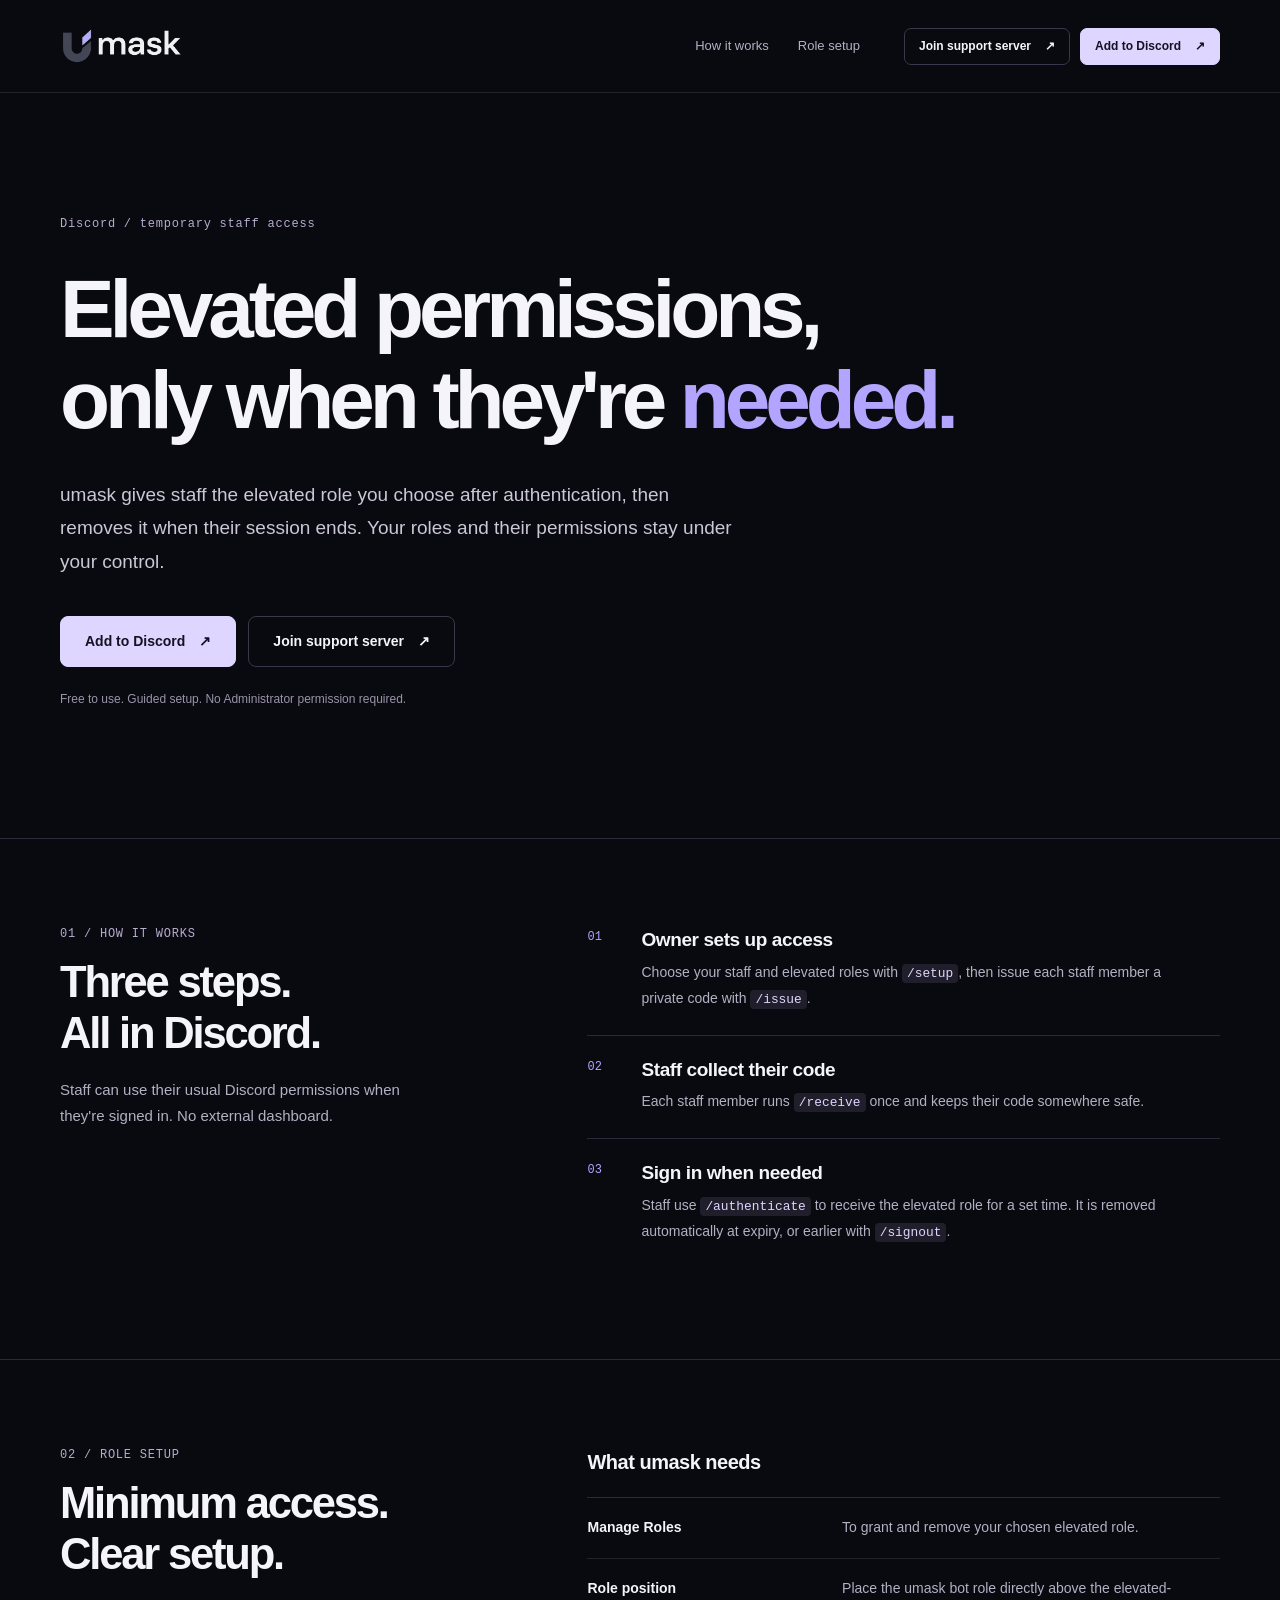
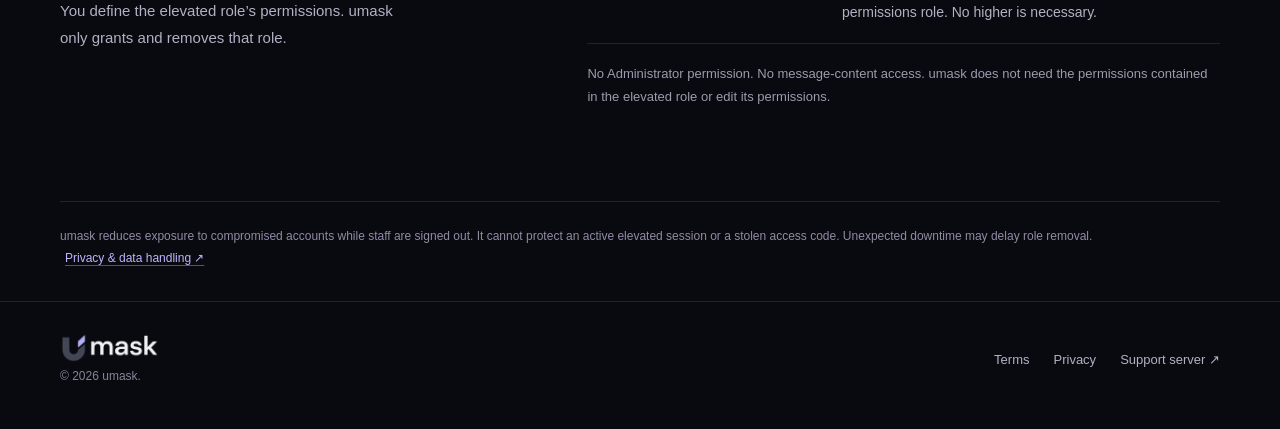
==== commit 734cc18d: "Add files via upload" ====
--- a/index.html
+++ b/index.html
@@ -88,15 +88,11 @@
               <dd>To grant and remove your chosen elevated role.</dd>
             </div>
             <div class="requirement-row">
-              <dt>Matching permissions</dt>
-              <dd>The permissions included in that elevated role, so Discord permits the assignment.</dd>
-            </div>
-            <div class="requirement-row">
               <dt>Role position</dt>
               <dd>Place the umask bot role directly above the elevated-permissions role. No higher is necessary.</dd>
             </div>
           </dl>
-          <p class="requirements-footnote">No Administrator permission. No message-content access. umask does not edit your staff roles' permissions.</p>
+          <p class="requirements-footnote">No Administrator permission. No message-content access. umask does not need the permissions contained in the elevated role or edit its permissions.</p>
         </div>
       </div>
     </section>
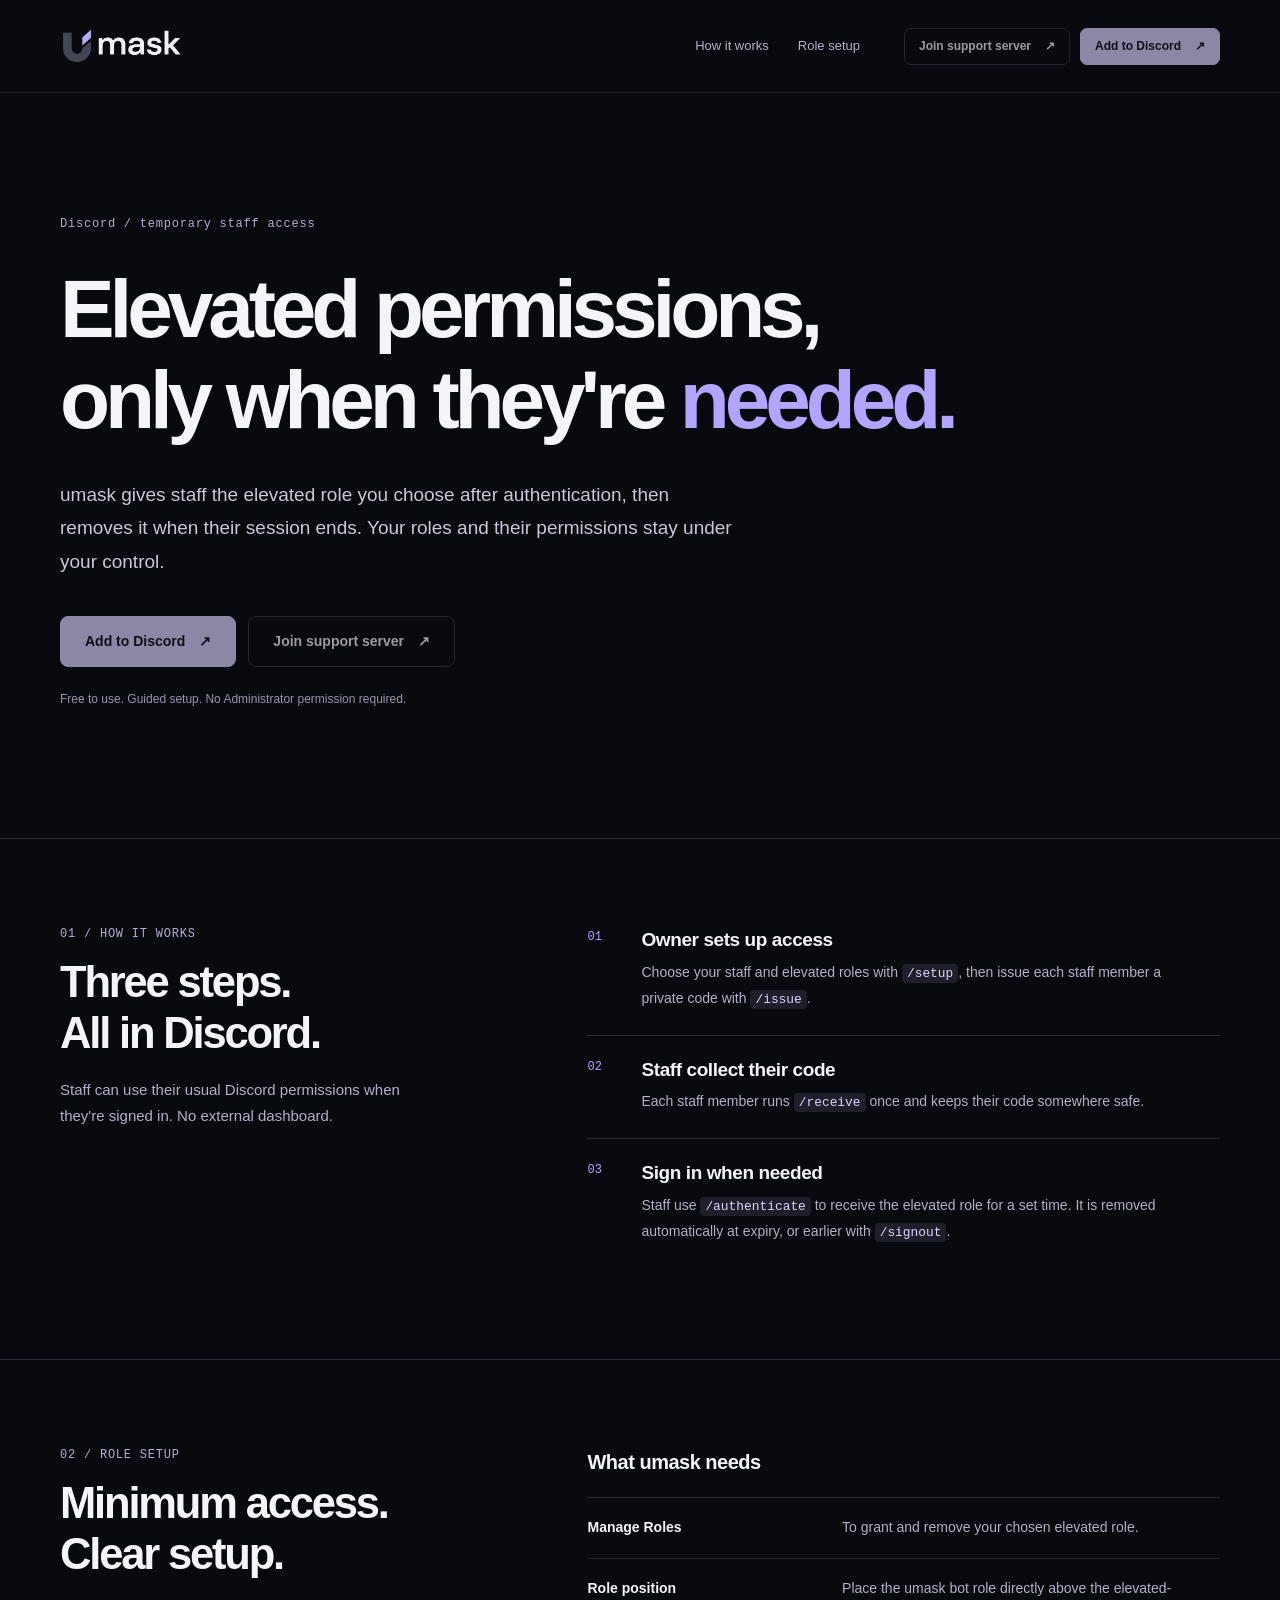
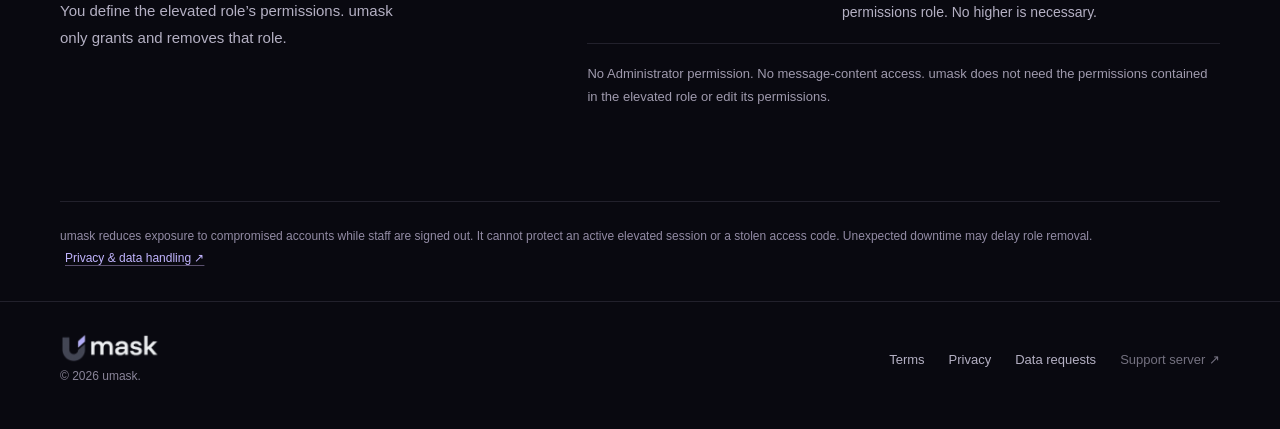
==== commit 25ae22dd: "Add files via upload" ====
--- a/index.html
+++ b/index.html
@@ -107,7 +107,7 @@
       <div class="footer-brand"><a href="/" aria-label="umask home"><img src="/assets/umask-wordmark.webp" alt="umask" width="108" height="34"></a><p>© <span data-year>2026</span> umask.</p></div>
       <nav class="footer-links" aria-label="Footer navigation">
         <a href="/terms.html">Terms</a>
-        <a href="/privacy.html">Privacy</a>
+        <a href="/privacy.html">Privacy</a><a href="/data-request.html">Data requests</a>
         <a href="#contact" data-link="support">Support server ↗</a>
       </nav>
     </div>
--- a/style.css
+++ b/style.css
@@ -137,3 +137,26 @@
   .subpage { padding-top: 47px; }
 }
 @media (prefers-reduced-motion: reduce) { html { scroll-behavior: auto; } .btn { transition: none; } }
+/* Minimal privacy request page */
+.request-intro { border-top:1px solid var(--border); border-bottom:1px solid var(--border); padding:24px 0; margin:25px 0 32px; }
+.request-intro p, .request-alternative p { color:var(--muted);font-size:14px;line-height:1.85;margin:0 0 12px; }
+.request-intro strong { color:var(--ink); }
+.request-form { display:grid;gap:25px;max-width:650px; }
+.field { display:grid;gap:7px; }
+.field label { font-size:14px;font-weight:600;color:var(--ink); }
+.field label span { color:var(--muted);font-weight:400; }
+.field input,.field select,.field textarea { width:100%; border:1px solid #4a455a;border-radius:8px;background:#15141e;color:var(--ink);padding:12px 14px;font:inherit;font-size:15px; }
+.field select { cursor:pointer; }
+.field input:focus-visible,.field select:focus-visible,.field textarea:focus-visible { outline:2px solid var(--lavender);outline-offset:2px; }
+.field-help { color:var(--muted);font-size:12px;line-height:1.6; }
+.request-notice { color:#d3cedf;font-size:13px;line-height:1.8;border-left:2px solid var(--lavender);padding:8px 16px; }
+.request-result { margin-top:8px;padding:20px;border:1px solid var(--border);border-radius:8px; }
+.request-result[hidden]{display:none;}
+.request-result p {color:var(--muted);font-size:13px;line-height:1.8;margin-bottom:14px;}
+.request-result strong{color:var(--ink);}
+.request-alternative {border-top:1px solid var(--border);margin-top:55px;padding-top:30px;}
+.request-alternative h2 {font-size:23px;margin-bottom:12px;}
+
+.request-form .ack-label {display:flex;align-items:flex-start;gap:12px;line-height:1.65;font-weight:400;color:var(--muted);}
+.request-form .ack-label input {width:18px;height:18px;flex:0 0 18px;accent-color:var(--lavender);margin-top:3px;}
+#owner-confirmation[hidden] {display:none;}
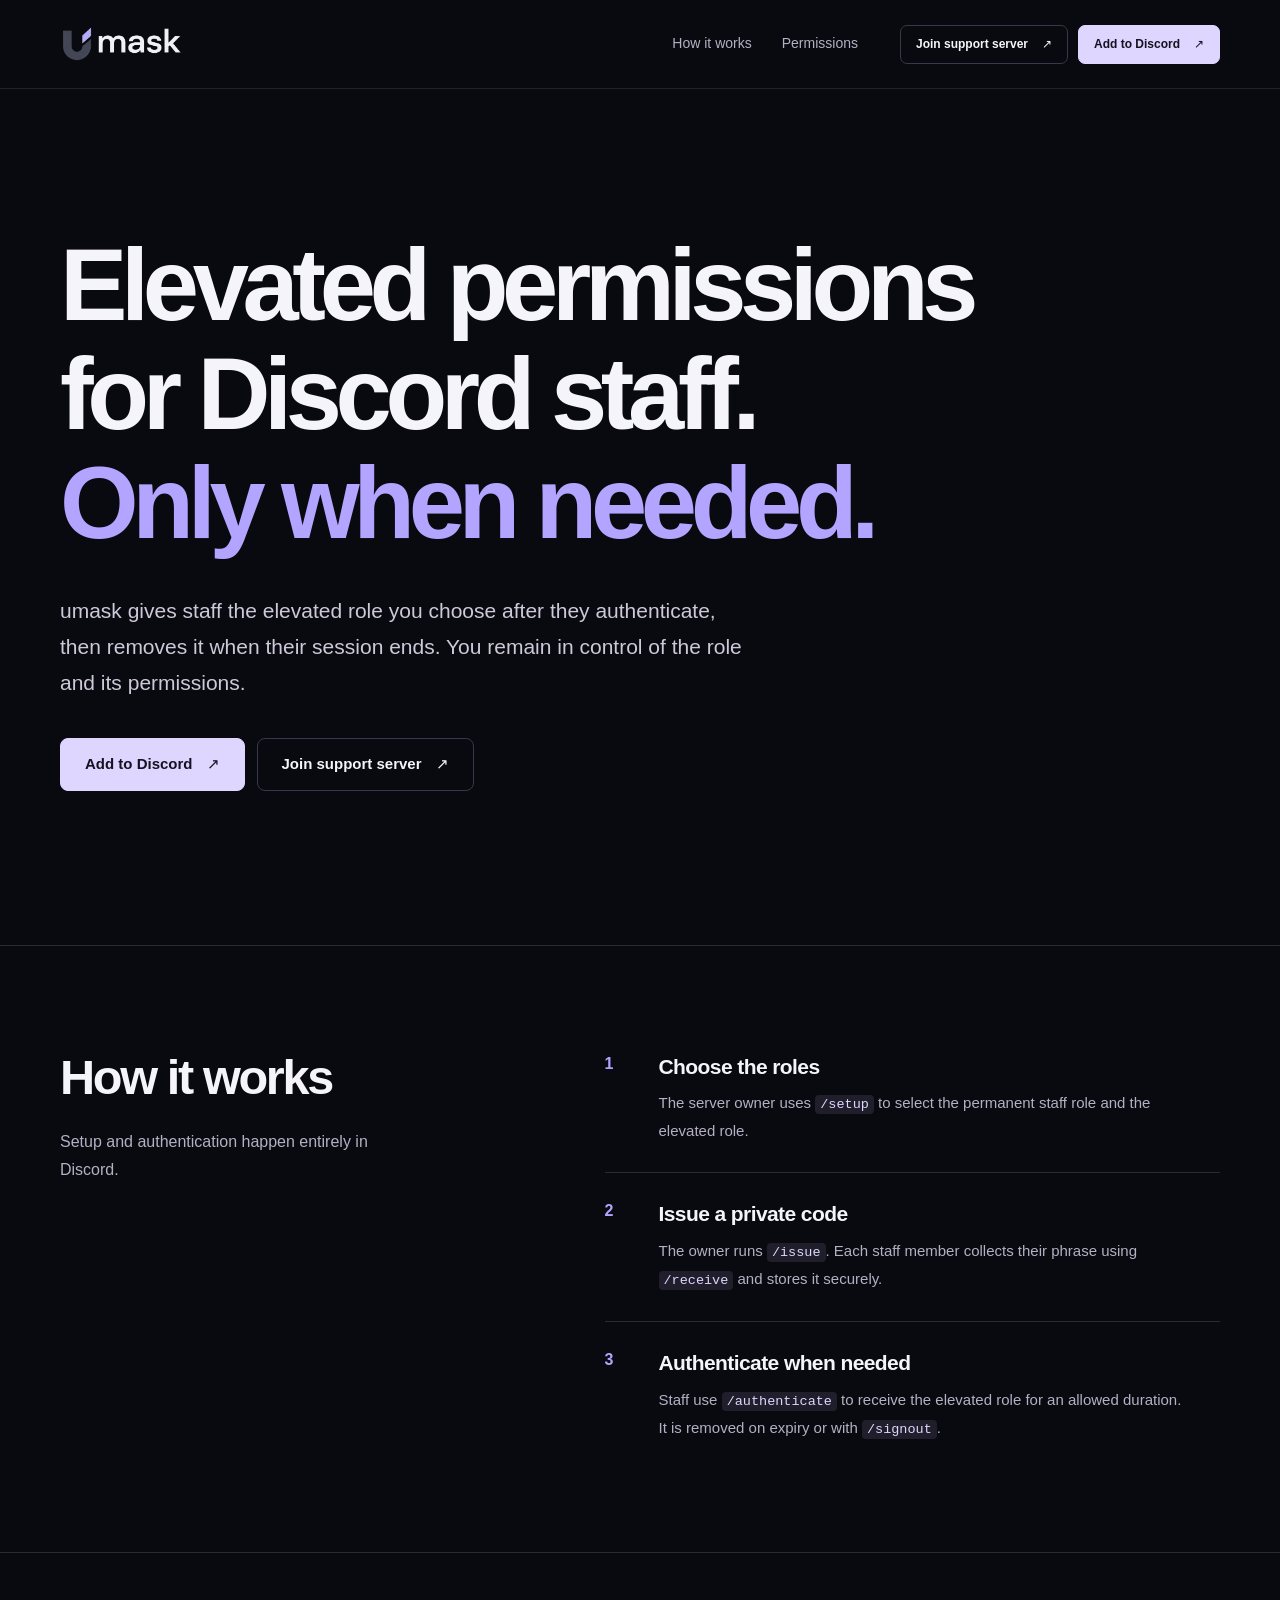
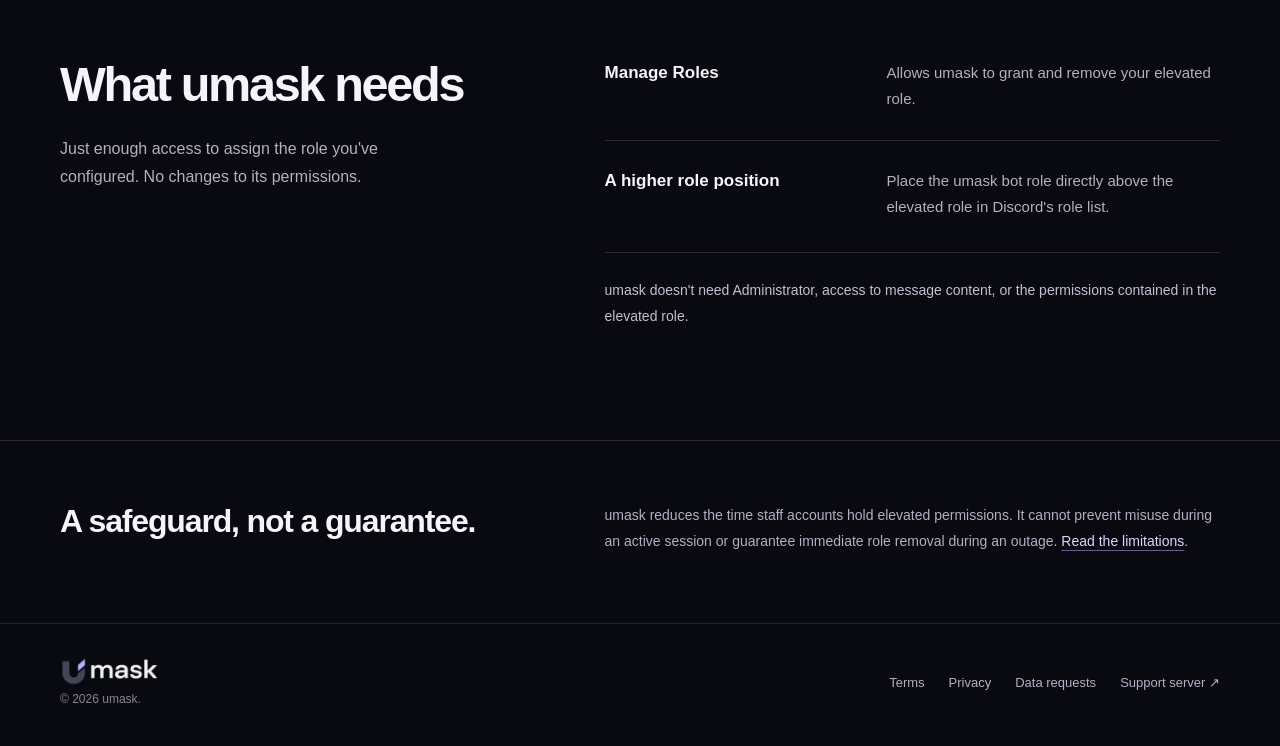
==== commit 020d2753: "Add files via upload" ====
--- a/index.html
+++ b/index.html
@@ -4,8 +4,8 @@
   <meta charset="utf-8">
   <meta name="viewport" content="width=device-width, initial-scale=1">
   <meta name="theme-color" content="#090910">
-  <meta name="description" content="umask provides temporary, authenticated elevated roles for Discord staff. Your roles, your permissions — only when they're needed.">
-  <title>umask — Elevated permissions, only when they're needed.</title>
+  <meta name="description" content="umask gives Discord staff elevated permissions only when needed. Authenticate to receive a server role temporarily, without leaving powerful permissions assigned all the time.">
+  <title>umask — Temporary elevated permissions for Discord staff</title>
   <link rel="icon" href="/assets/favicon.png" type="image/png">
   <link rel="stylesheet" href="/style.css">
   <script src="/config.js" defer></script>
@@ -17,11 +17,11 @@
       <a class="brand" href="/" aria-label="umask home"><img src="/assets/umask-wordmark.webp" alt="umask" width="126" height="40"></a>
       <nav class="navlinks" aria-label="Main navigation">
         <a href="#how-it-works">How it works</a>
-        <a href="#permissions">Role setup</a>
+        <a href="#permissions">Permissions</a>
       </nav>
       <div class="nav-actions">
-        <a class="btn btn-small btn-quiet" data-link="support" href="#contact">Join support server <span aria-hidden="true">↗</span></a>
-        <a class="btn btn-small btn-primary" data-link="install" href="#install">Add to Discord <span aria-hidden="true">↗</span></a>
+        <a class="btn btn-small btn-quiet" data-link="support" href="#contact">Join support server <span class="btn-arrow" aria-hidden="true">↗</span></a>
+        <a class="btn btn-small btn-primary" data-link="install" href="#install">Add to Discord <span class="btn-arrow" aria-hidden="true">↗</span></a>
       </div>
     </div>
   </header>
@@ -29,44 +29,41 @@
   <main>
     <section class="hero" aria-labelledby="hero-title">
       <div class="container hero-inner">
-        <p class="hero-overline">Discord / temporary staff access</p>
-        <h1 id="hero-title">Elevated permissions,<br>only when they're <span>needed.</span></h1>
-        <p class="hero-copy">umask gives staff the elevated role you choose after authentication, then removes it when their session ends. Your roles and their permissions stay under your control.</p>
+        <h1 id="hero-title">Elevated permissions for Discord staff. <span>Only when needed.</span></h1>
+        <p class="hero-copy">umask gives staff the elevated role you choose after they authenticate, then removes it when their session ends. You remain in control of the role and its permissions.</p>
         <div class="hero-buttons">
-          <a class="btn btn-primary btn-large" data-link="install" href="#install">Add to Discord <span aria-hidden="true">↗</span></a>
-          <a class="btn btn-quiet btn-large" data-link="support" href="#contact">Join support server <span aria-hidden="true">↗</span></a>
+          <a class="btn btn-primary btn-large" data-link="install" href="#install">Add to Discord <span class="btn-arrow" aria-hidden="true">↗</span></a>
+          <a class="btn btn-quiet btn-large" data-link="support" href="#contact">Join support server <span class="btn-arrow" aria-hidden="true">↗</span></a>
         </div>
-        <p class="hero-footnote">Free to use. Guided setup. No Administrator permission required.</p>
       </div>
     </section>
 
     <section class="section" id="how-it-works" aria-labelledby="how-title">
-      <div class="container editorial-layout">
-        <div class="editorial-heading">
-          <p class="section-index">01 / HOW IT WORKS</p>
-          <h2 id="how-title">Three steps.<br>All in Discord.</h2>
-          <p>Staff can use their usual Discord permissions when they're signed in. No external dashboard.</p>
+      <div class="container content-layout">
+        <div class="section-heading">
+          <h2 id="how-title">How it works</h2>
+          <p>Setup and authentication happen entirely in Discord.</p>
         </div>
         <ol class="instruction-list">
           <li class="instruction">
-            <span class="instruction-number" aria-hidden="true">01</span>
+            <span class="instruction-number" aria-hidden="true">1</span>
             <div>
-              <h3>Owner sets up access</h3>
-              <p>Choose your staff and elevated roles with <code>/setup</code>, then issue each staff member a private code with <code>/issue</code>.</p>
+              <h3>Choose the roles</h3>
+              <p>The server owner uses <code>/setup</code> to select the permanent staff role and the elevated role.</p>
             </div>
           </li>
           <li class="instruction">
-            <span class="instruction-number" aria-hidden="true">02</span>
+            <span class="instruction-number" aria-hidden="true">2</span>
             <div>
-              <h3>Staff collect their code</h3>
-              <p>Each staff member runs <code>/receive</code> once and keeps their code somewhere safe.</p>
+              <h3>Issue a private code</h3>
+              <p>The owner runs <code>/issue</code>. Each staff member collects their phrase using <code>/receive</code> and stores it securely.</p>
             </div>
           </li>
           <li class="instruction">
-            <span class="instruction-number" aria-hidden="true">03</span>
+            <span class="instruction-number" aria-hidden="true">3</span>
             <div>
-              <h3>Sign in when needed</h3>
-              <p>Staff use <code>/authenticate</code> to receive the elevated role for a set time. It is removed automatically at expiry, or earlier with <code>/signout</code>.</p>
+              <h3>Authenticate when needed</h3>
+              <p>Staff use <code>/authenticate</code> to receive the elevated role for an allowed duration. It is removed on expiry or with <code>/signout</code>.</p>
             </div>
           </li>
         </ol>
@@ -74,32 +71,33 @@
     </section>
 
     <section class="section section-separator" id="permissions" aria-labelledby="permissions-title">
-      <div class="container editorial-layout">
-        <div class="editorial-heading">
-          <p class="section-index">02 / ROLE SETUP</p>
-          <h2 id="permissions-title">Minimum access.<br>Clear setup.</h2>
-          <p>You define the elevated role’s permissions. umask only grants and removes that role.</p>
+      <div class="container content-layout">
+        <div class="section-heading">
+          <h2 id="permissions-title">What umask needs</h2>
+          <p>Just enough access to assign the role you've configured. No changes to its permissions.</p>
         </div>
         <div class="requirements">
-          <h3>What umask needs</h3>
           <dl class="requirement-rows">
             <div class="requirement-row">
               <dt>Manage Roles</dt>
-              <dd>To grant and remove your chosen elevated role.</dd>
+              <dd>Allows umask to grant and remove your elevated role.</dd>
             </div>
             <div class="requirement-row">
-              <dt>Role position</dt>
-              <dd>Place the umask bot role directly above the elevated-permissions role. No higher is necessary.</dd>
+              <dt>A higher role position</dt>
+              <dd>Place the umask bot role directly above the elevated role in Discord's role list.</dd>
             </div>
           </dl>
-          <p class="requirements-footnote">No Administrator permission. No message-content access. umask does not need the permissions contained in the elevated role or edit its permissions.</p>
+          <p class="requirements-note">umask doesn't need Administrator, access to message content, or the permissions contained in the elevated role.</p>
         </div>
       </div>
     </section>
 
-    <div class="container small-print" aria-label="Security limitations">
-      <p>umask reduces exposure to compromised accounts while staff are signed out. It cannot protect an active elevated session or a stolen access code. Unexpected downtime may delay role removal. <a href="/privacy.html">Privacy &amp; data handling ↗</a></p>
-    </div>
+    <section class="disclaimer" aria-labelledby="disclaimer-title">
+      <div class="container disclaimer-inner">
+        <h2 id="disclaimer-title">A safeguard, not a guarantee.</h2>
+        <p>umask reduces the time staff accounts hold elevated permissions. It cannot prevent misuse during an active session or guarantee immediate role removal during an outage. <a href="/terms.html">Read the limitations</a>.</p>
+      </div>
+    </section>
   </main>
 
   <footer class="site-footer" id="contact">
@@ -107,8 +105,9 @@
       <div class="footer-brand"><a href="/" aria-label="umask home"><img src="/assets/umask-wordmark.webp" alt="umask" width="108" height="34"></a><p>© <span data-year>2026</span> umask.</p></div>
       <nav class="footer-links" aria-label="Footer navigation">
         <a href="/terms.html">Terms</a>
-        <a href="/privacy.html">Privacy</a><a href="/data-request.html">Data requests</a>
-        <a href="#contact" data-link="support">Support server ↗</a>
+        <a href="/privacy.html">Privacy</a>
+        <a href="/data-request.html">Data requests</a>
+        <a href="#contact" data-link="support">Support server <span aria-hidden="true">↗</span></a>
       </nav>
     </div>
   </footer>
--- a/style.css
+++ b/style.css
@@ -1,7 +1,7 @@
 :root {
   color-scheme: dark;
   --bg: #090910;
-  --surface: #12121b;
+  --surface: #15141e;
   --border: #2b2938;
   --border-soft: #22212c;
   --ink: #f5f4fa;
@@ -13,150 +13,172 @@
 * { box-sizing: border-box; }
 html { scroll-behavior: smooth; }
 body { margin: 0; background: var(--bg); color: var(--ink); font: 400 16px/1.65 Inter, ui-sans-serif, -apple-system, BlinkMacSystemFont, "Segoe UI", sans-serif; -webkit-font-smoothing: antialiased; }
-h1, h2, h3, p { margin: 0; }
+h1, h2, h3, h4, p { margin: 0; }
 a { color: inherit; text-decoration: none; }
-a:hover { color: var(--ink); }
-a:focus-visible, summary:focus-visible, button:focus-visible { outline: 2px solid var(--lavender); outline-offset: 4px; }
-img { max-width: 100%; display: block; }
-.container { width: min(100% - 64px, var(--max)); margin: 0 auto; }
-/* Header */
+a:focus-visible, button:focus-visible, input:focus-visible, select:focus-visible, textarea:focus-visible { outline: 2px solid var(--lavender); outline-offset: 3px; }
+img { display: block; max-width: 100%; }
+.container { width: min(100% - 64px, var(--max)); margin-inline: auto; }
+
+/* Navigation */
 .site-header { border-bottom: 1px solid var(--border-soft); }
-.navrow { min-height: 92px; display: flex; align-items: center; gap: 28px; }
+.navrow { min-height: 88px; display: flex; align-items: center; gap: 30px; }
 .brand { flex: 0 0 auto; display: block; }
 .brand img { width: 124px; height: auto; mix-blend-mode: screen; }
-.navlinks { display: flex; align-items: center; gap: 29px; margin-left: auto; font-size: 13px; color: var(--muted); }
+.navlinks { display: flex; align-items: center; gap: 30px; margin-left: auto; color: var(--muted); font-size: 14px; }
+.navlinks a, .footer-links a { transition: color .16s ease; }
 .navlinks a:hover, .footer-links a:hover { color: var(--ink); }
-.nav-actions { display: flex; align-items: center; gap: 10px; margin-left: 16px; }
-.btn { display: inline-flex; align-items: center; justify-content: center; gap: 14px; border: 1px solid #3a364b; border-radius: 8px; padding: 13px 20px; font-family: inherit; font-size: 14px; font-weight: 600; line-height: 1.25; white-space: nowrap; color: var(--ink); background: transparent; transition: background .15s ease, border-color .15s ease; }
-.btn:hover { background: #1c1a27; border-color: #655b87; color: var(--ink); }
+.nav-actions { display: flex; align-items: center; gap: 10px; margin-left: 12px; }
+.btn { display: inline-flex; justify-content: center; align-items: center; gap: 14px; padding: 13px 20px; border: 1px solid #3a364b; border-radius: 8px; font-family: inherit; font-size: 14px; font-weight: 600; line-height: 1.25; white-space: nowrap; background: transparent; color: var(--ink); cursor: pointer; transition: color .16s ease, background .16s ease, border-color .16s ease, transform .12s ease; }
+.btn:hover { color: var(--ink); background: #1c1a27; border-color: #655b87; }
+.btn:active { transform: translateY(1px); }
 .btn-primary { background: var(--lavender-light); border-color: var(--lavender-light); color: #171222; }
-.btn-primary:hover { background: #c7baff; border-color: #c7baff; color: #171222; }
-.btn-small { padding: 10px 14px; font-size: 12px; border-radius: 7px; }
-.btn-large { padding: 16px 24px; font-size: 14px; }
+.btn-primary:hover { background: #c9bfff; border-color: #c9bfff; color: #171222; }
+.btn-small { padding: 11px 15px; font-size: 12px; border-radius: 7px; }
+.btn-large { padding: 16px 24px; font-size: 15px; }
+.btn-arrow { display: inline-block; font-weight: 500; transition: transform .16s ease; }
+.btn:hover .btn-arrow { transform: translate(2px,-2px); }
 .btn.is-unconfigured { opacity: .62; cursor: not-allowed; }
-/* Hero */
+.btn.is-unconfigured:active { transform: none; }
+
+/* Main feature */
 .hero { border-bottom: 1px solid var(--border); }
-.hero-inner { padding: 122px 0 128px; }
-.hero-overline, .section-index { color: #b7acce; font: 500 12px/1.5 ui-monospace, SFMono-Regular, Menlo, Consolas, monospace; letter-spacing: .065em; }
-.hero h1 { max-width: 1080px; font-size: clamp(47px, 6.4vw, 94px); font-weight: 650; line-height: 1.105; letter-spacing: -.062em; margin: 31px 0 33px; }
+.hero-inner { padding-block: clamp(100px, 11vw, 164px) clamp(104px, 12vw, 172px); }
+.hero h1 { max-width: 1080px; font-size: clamp(56px, 7.9vw, 110px); line-height: 1.08; font-weight: 630; letter-spacing: -.063em; text-wrap: balance; overflow-wrap: normal; }
 .hero h1 span { color: var(--lavender); }
-.hero-copy { max-width: 685px; color: #cbc7d6; font-size: clamp(17px, 1.55vw, 19px); line-height: 1.75; }
+.hero-copy { margin-top: 36px; max-width: 690px; color: #cec9d8; font-size: clamp(18px, 1.8vw, 21px); line-height: 1.7; }
 .hero-buttons { display: flex; flex-wrap: wrap; align-items: center; gap: 12px; margin-top: 38px; }
-.hero-footnote { margin-top: 23px; color: #9a94a9; font-size: 12px; }
-/* Primary content: documentation-like sections, not diagrams */
-.section { padding: 86px 0 92px; }
+
+/* Primary information */
+.section { padding-block: 104px 110px; }
 .section-separator { border-top: 1px solid var(--border); }
-.section-index { color: #b7acce; }
-h2 { font-size: clamp(31px, 3.4vw, 47px); font-weight: 620; line-height: 1.17; letter-spacing: -.05em; }
-.editorial-layout { display: grid; grid-template-columns: minmax(0, .9fr) minmax(0, 1.3fr); gap: clamp(36px, 7vw, 110px); align-items: start; }
-.editorial-heading h2 { margin: 14px 0 18px; }
-.editorial-heading > p:not(.section-index) { font-size: 15px; line-height: 1.75; max-width: 360px; color: var(--muted); }
+.content-layout { display: grid; grid-template-columns: minmax(0, .85fr) minmax(0, 1.15fr); gap: clamp(44px, 7vw, 116px); align-items: start; }
+h2 { font-size: clamp(33px, 3.8vw, 52px); font-weight: 620; line-height: 1.15; letter-spacing: -.048em; text-wrap: balance; }
+.section-heading > p { max-width: 350px; margin-top: 22px; color: var(--muted); font-size: 16px; line-height: 1.75; }
 .instruction-list { list-style: none; padding: 0; margin: 0; }
-.instruction { display: grid; grid-template-columns: 40px minmax(0, 1fr); gap: 14px; border-top: 1px solid var(--border); padding: 21px 0 23px; }
-.instruction:first-child { border-top: 0; padding-top: 2px; }
-.instruction-number { font: 500 12px/1.8 ui-monospace, SFMono-Regular, Menlo, Consolas, monospace; color: var(--lavender); }
-.instruction h3 { font-size: 19px; font-weight: 600; letter-spacing: -.022em; line-height: 1.35; margin: 0 0 7px; }
-.instruction p { color: var(--muted); font-size: 14px; line-height: 1.85; max-width: 530px; }
-code { font-family: ui-monospace, SFMono-Regular, Menlo, Consolas, monospace; font-size: .92em; color: var(--lavender-light); background: #211e2b; padding: 2px 5px; border-radius: 4px; }
-.requirements h3 { font-size: 20px; font-weight: 620; letter-spacing: -.025em; padding: 0 0 18px; border-bottom: 1px solid var(--border); }
-.requirement-rows { margin: 0; padding: 0; }
-.requirement-row { display: grid; grid-template-columns: minmax(0, .8fr) minmax(0, 1.3fr); gap: 22px; padding: 18px 0; border-bottom: 1px solid var(--border-soft); }
-.requirement-row dt { font-size: 14px; line-height: 1.6; font-weight: 610; color: var(--ink); }
-.requirement-row dd { margin: 0; font-size: 14px; line-height: 1.7; color: var(--muted); }
-.requirements-footnote { font-size: 13px; line-height: 1.8; margin-top: 18px; color: #9f9aad; }
-/* Footnote */
-.small-print { border-top: 1px solid var(--border-soft); padding: 23px 0 31px; }
-.small-print p { max-width: 1040px; font-size: 12px; line-height: 1.9; color: #928ba4; }
-.small-print a { margin-left: 5px; color: #c2b5ff; text-decoration: underline; text-decoration-color: #5a506e; text-underline-offset: 3px; }
-.small-print a:hover { color: #fff; }
+.instruction { display: grid; grid-template-columns: 36px minmax(0, 1fr); gap: 18px; border-top: 1px solid var(--border); padding: 27px 0 28px; }
+.instruction:first-child { border-top: none; padding-top: 3px; }
+.instruction:last-child { padding-bottom: 0; }
+.instruction-number { color: var(--lavender); font-size: 16px; line-height: 1.4; font-weight: 600; font-variant-numeric: tabular-nums; }
+.instruction h3 { font-size: 21px; font-weight: 600; letter-spacing: -.028em; line-height: 1.3; margin-bottom: 9px; }
+.instruction p { max-width: 525px; color: var(--muted); font-size: 15px; line-height: 1.8; }
+code { padding: 2px 5px; border-radius: 4px; color: var(--lavender-light); background: #211e2b; font-family: ui-monospace, SFMono-Regular, Menlo, Consolas, monospace; font-size: .9em; }
+.requirement-rows { margin: 0; }
+.requirement-row { display: grid; grid-template-columns: minmax(0, .88fr) minmax(0, 1.12fr); gap: 20px; border-top: 1px solid var(--border); padding: 27px 0; }
+.requirement-row:first-child { padding-top: 3px; border-top: 0; }
+.requirement-row dt { color: var(--ink); font-size: 17px; line-height: 1.5; font-weight: 610; }
+.requirement-row dd { margin: 0; color: var(--muted); font-size: 15px; line-height: 1.75; }
+.requirements-note { border-top: 1px solid var(--border); margin-top: 5px; padding-top: 25px; color: #c5bfd2; font-size: 14px; line-height: 1.85; }
+.disclaimer { border-top: 1px solid var(--border); }
+.disclaimer-inner { display: grid; grid-template-columns: minmax(0,.85fr) minmax(0,1.15fr); gap: clamp(44px,7vw,116px); align-items: start; padding-block: 62px 68px; }
+.disclaimer h2 { font-size: clamp(23px, 2.8vw, 32px); letter-spacing: -.036em; }
+.disclaimer p { color: var(--muted); font-size: 14px; line-height: 1.85; }
+.disclaimer a, .legal-content a { color: var(--lavender-light); text-decoration: underline; text-decoration-color: #6a5b91; text-underline-offset: 4px; }
+.disclaimer a:hover, .legal-content a:hover { color: #fff; }
+
 /* Footer */
-.site-footer { border-top: 1px solid var(--border-soft); padding: 30px 0 42px; }
+.site-footer { border-top: 1px solid var(--border-soft); padding: 32px 0 42px; }
 .footer-inner { display: flex; justify-content: space-between; align-items: center; gap: 30px; }
 .footer-brand img { width: 100px; height: auto; mix-blend-mode: screen; }
 .footer-brand p { color: #898498; font-size: 12px; margin-top: 3px; }
 .footer-links { display: flex; align-items: center; gap: 24px; flex-wrap: wrap; color: var(--muted); font-size: 13px; }
-/* Legal pages use the same restrained identity */
-.subpage { max-width: 770px; padding-top: 72px; padding-bottom: 96px; }
-.subpage h1 { font-size: clamp(43px, 5vw, 60px); letter-spacing: -.05em; line-height: 1.14; margin: 19px 0 17px; }
-.subpage .intro { color: var(--muted); line-height: 1.7; margin-bottom: 35px; }
-.legal-content { border-top: 1px solid var(--border); padding-top: 29px; }
-.legal-content h2 { font-size: 24px; letter-spacing: -.025em; margin: 34px 0 13px; }
-.legal-content h3 { font-size: 16px; margin: 22px 0 8px; }
-.legal-content p, .legal-content li { color: #c1bccd; font-size: 14px; line-height: 1.85; }
-.legal-content p { margin-bottom: 16px; }
-.legal-content ul { padding-left: 24px; margin: 10px 0; }
-.legal-content li { margin-bottom: 5px; }
-.legal-content a { color: var(--lavender-light); text-decoration: underline; text-underline-offset: 3px; }
-.legal-banner { padding: 16px 19px; border: 1px solid #65553b; color: #ead5b0; background: #221c18; border-radius: 7px; margin: 24px 0 30px; font-size: 13px; }
+
+/* Terms, privacy, and data requests */
+.subpage { max-width: 790px; padding-top: 72px; padding-bottom: 100px; }
+.subpage h1 { font-size: clamp(44px, 5.4vw, 66px); letter-spacing: -.052em; font-weight: 630; line-height: 1.12; margin: 25px 0 16px; text-wrap: balance; }
+.subpage .intro { color: var(--muted); line-height: 1.8; margin-bottom: 36px; font-size: 17px; }
+.back-link { display: inline-flex; align-items: center; font-size: 14px; color: var(--lavender-light); gap: 9px; }
+.back-link:hover { color: #fff; }
+.legal-content { border-top: 1px solid var(--border); padding-top: 30px; }
+.legal-content h2 { font-size: 26px; letter-spacing: -.029em; margin: 40px 0 14px; }
+.legal-content h3 { font-size: 17px; margin: 23px 0 9px; }
+.legal-content p, .legal-content li { color: #c1bccd; font-size: 14px; line-height: 1.9; }
+.legal-content p { margin-bottom: 17px; }
+.legal-content ul { padding-left: 24px; margin: 12px 0; }
+.legal-content li { margin-bottom: 7px; }
+.legal-banner { padding: 17px 20px; border: 1px solid #65553b; color: #ead5b0; background: #221c18; border-radius: 7px; margin: 25px 0 32px; font-size: 13px; line-height: 1.7; }
 .legal-banner[hidden] { display: none; }
-.info-chip { display: inline-block; color: var(--lavender-light); border: 1px solid #464058; font-size: 13px; padding: 8px 12px; border-radius: 6px; }
-.divider-gap { padding-top: 37px; }
-[data-link="support"].is-unconfigured { opacity: .62; }
-@media (max-width: 1180px) {
-  .workflow-strip { grid-template-columns: repeat(3, minmax(0,1fr)); }
-  .workflow-strip > .flow-card,
-  .workflow-strip > .flow-arrow { grid-column: auto; }
-  .flow-arrow { min-height: 24px; transform: rotate(90deg); }
+
+/* Data request form */
+.request-intro { border-top: 1px solid var(--border); border-bottom: 1px solid var(--border); padding: 27px 0; margin: 27px 0 40px; }
+.request-intro p, .request-alternative p { color: var(--muted); font-size: 14px; line-height: 1.9; margin-bottom: 13px; }
+.request-intro p:last-child, .request-alternative p:last-child { margin-bottom: 0; }
+.request-intro strong, .request-notice strong { color: var(--ink); }
+.request-form { display: grid; gap: 26px; max-width: 650px; }
+.field { display: grid; gap: 8px; }
+.field label { color: var(--ink); font-size: 14px; font-weight: 600; }
+.field label span { color: var(--muted); font-weight: 400; }
+.field input, .field select, .field textarea { width: 100%; background: var(--surface); border: 1px solid #454155; border-radius: 8px; padding: 13px 15px; color: var(--ink); font: inherit; font-size: 15px; transition: border-color .16s ease, background .16s ease; }
+.field select { cursor: pointer; }
+.field input:hover, .field select:hover, .field textarea:hover { border-color: #655e7b; }
+.field input:focus-visible, .field select:focus-visible, .field textarea:focus-visible { outline: 2px solid var(--lavender); outline-offset: 2px; border-color: #8e80bf; }
+.field-help { color: var(--muted); font-size: 12px; line-height: 1.7; }
+.request-notice { border-left: 2px solid #6a608c; padding: 5px 0 5px 17px; color: var(--muted); font-size: 14px; line-height: 1.8; }
+.request-form > .btn { justify-self: start; }
+.request-result { background: #171521; border: 1px solid #50476d; padding: 22px; border-radius: 9px; animation: feedback-in .22s ease-out both; }
+.request-result[hidden] { display: none; }
+.request-result p { color: var(--muted); font-size: 14px; line-height: 1.8; margin-bottom: 15px; }
+.request-result strong { color: var(--ink); }
+.copy-status { display: block; min-height: 20px; margin-top: 10px; color: #c8bfed; font-size: 13px; }
+.request-alternative { border-top: 1px solid var(--border); margin-top: 62px; padding-top: 34px; }
+.request-alternative h2 { font-size: 25px; margin-bottom: 14px; }
+.request-alternative p { margin-bottom: 17px; }
+.inline-link { color: var(--lavender-light); text-decoration: underline; text-decoration-color: #6a5b91; text-underline-offset: 4px; font-size: 14px; }
+.inline-link:hover { color: #fff; }
+.request-form .ack-label { display: flex; align-items: flex-start; gap: 12px; color: var(--muted); font-weight: 400; line-height: 1.7; }
+.request-form .ack-label input { flex: 0 0 18px; width: 18px; height: 18px; margin-top: 4px; accent-color: var(--lavender); }
+#owner-confirmation[hidden] { display: none; }
+@keyframes feedback-in { from { opacity: 0; transform: translateY(6px); } to { opacity: 1; transform: translateY(0); } }
+
+@media (max-width: 1020px) {
+  .navrow { gap: 17px; }
+  .navlinks { gap: 18px; }
+  .nav-actions { margin-left: 3px; }
+  .nav-actions .btn { padding: 11px 12px; }
+  .content-layout, .disclaimer-inner { gap: 46px; }
 }
-@media (max-width: 1040px) {
-  .navlinks { gap: 16px; }
-  .navrow { gap: 14px; }
-  .nav-actions { gap: 8px; margin-left: 2px; }
-  .nav-actions .btn { padding: 10px 11px; }
-  .editorial-layout { gap: 46px; }
-}
-@media (max-width: 780px) {
-  .container { width: min(100% - 40px, var(--max)); }
-  .navrow { min-height: 82px; flex-wrap: wrap; justify-content: space-between; padding: 16px 0; }
+@media (max-width: 790px) {
+  .container { width: min(100% - 44px, var(--max)); }
+  .navrow { min-height: 76px; padding-block: 14px; justify-content: space-between; flex-wrap: wrap; }
   .navlinks { display: none; }
   .nav-actions { margin-left: auto; }
-  .hero-inner { padding: 86px 0 90px; }
-  .hero h1 { font-size: clamp(43px, 7.4vw, 70px); }
-  .editorial-layout { grid-template-columns: 1fr; gap: 35px; }
-  .editorial-heading > p:not(.section-index) { max-width: 520px; }
-
+  .hero-inner { padding-block: 100px 105px; }
+  .hero h1 { font-size: clamp(50px, 8.5vw, 78px); }
+  .content-layout, .disclaimer-inner { grid-template-columns: 1fr; gap: 42px; }
+  .section { padding-block: 78px 85px; }
+  .section-heading > p { max-width: 610px; margin-top: 15px; }
 }
 @media (max-width: 570px) {
-  .navrow { display: grid; grid-template-columns: 1fr; gap: 12px; }
-  .brand img { width: 110px; }
+  .container { width: min(100% - 36px, var(--max)); }
+  .navrow { display: grid; grid-template-columns: minmax(0,1fr); gap: 12px; }
+  .brand img { width: 111px; }
   .nav-actions { margin: 0; width: 100%; }
-  .nav-actions .btn { flex: 1 1 0; padding: 12px 10px; font-size: 11px; }
-  .hero-inner { padding: 77px 0 78px; }
-  .hero h1 { margin: 24px 0; font-size: clamp(40px, 10.3vw, 59px); letter-spacing: -.052em; }
-  .hero-copy { font-size: 16px; }
-  .hero-buttons { gap: 10px; margin-top: 29px; }
+  .nav-actions .btn { flex: 1 1 0; gap: 7px; font-size: 11px; padding: 12px 9px; }
+  .hero-inner { padding-block: 80px 88px; }
+  .hero h1 { font-size: clamp(43px, 10.6vw, 64px); line-height: 1.1; letter-spacing: -.054em; }
+  .hero-copy { margin-top: 24px; font-size: 17px; }
+  .hero-buttons { margin-top: 30px; gap: 10px; }
   .hero-buttons .btn { width: 100%; justify-content: space-between; }
-  .section { padding: 65px 0 70px; }
-  .editorial-layout { gap: 27px; }
-  .instruction { grid-template-columns: 28px minmax(0, 1fr); gap: 10px; padding: 16px 0 19px; }
-  .instruction h3 { font-size: 18px; }
-  .requirement-row { grid-template-columns: 1fr; gap: 4px; padding: 14px 0; }
+  .section { padding-block: 66px 70px; }
+  .content-layout { gap: 32px; }
+  .section h2 { font-size: 36px; }
+  .instruction { grid-template-columns: 24px minmax(0,1fr); gap: 12px; padding-block: 23px; }
+  .instruction h3 { font-size: 19px; }
+  .requirement-row { grid-template-columns: 1fr; gap: 8px; padding: 24px 0; }
+  .disclaimer-inner { padding-block: 42px 48px; gap: 13px; }
+  .footer-inner { flex-direction: column; align-items: flex-start; gap: 24px; }
+  .footer-links { gap: 16px 20px; }
+  .subpage { padding-block: 44px 75px; }
+  .subpage h1 { margin-top: 24px; font-size: 46px; }
+  .request-form > .btn { width: 100%; }
+}
+@media (prefers-reduced-motion: reduce) {
+  html { scroll-behavior: auto; }
+  .btn, .btn-arrow, .navlinks a, .footer-links a, .field input, .field select, .field textarea { transition: none; }
+  .btn:active, .btn:hover .btn-arrow { transform: none; }
+  .request-result { animation: none; }
+}
 
-  .footer-inner { align-items: start; flex-direction: column; gap: 25px; }
-  .footer-links { gap: 17px; }
-  .subpage { padding-top: 47px; }
-}
-@media (prefers-reduced-motion: reduce) { html { scroll-behavior: auto; } .btn { transition: none; } }
-/* Minimal privacy request page */
-.request-intro { border-top:1px solid var(--border); border-bottom:1px solid var(--border); padding:24px 0; margin:25px 0 32px; }
-.request-intro p, .request-alternative p { color:var(--muted);font-size:14px;line-height:1.85;margin:0 0 12px; }
-.request-intro strong { color:var(--ink); }
-.request-form { display:grid;gap:25px;max-width:650px; }
-.field { display:grid;gap:7px; }
-.field label { font-size:14px;font-weight:600;color:var(--ink); }
-.field label span { color:var(--muted);font-weight:400; }
-.field input,.field select,.field textarea { width:100%; border:1px solid #4a455a;border-radius:8px;background:#15141e;color:var(--ink);padding:12px 14px;font:inherit;font-size:15px; }
-.field select { cursor:pointer; }
-.field input:focus-visible,.field select:focus-visible,.field textarea:focus-visible { outline:2px solid var(--lavender);outline-offset:2px; }
-.field-help { color:var(--muted);font-size:12px;line-height:1.6; }
-.request-notice { color:#d3cedf;font-size:13px;line-height:1.8;border-left:2px solid var(--lavender);padding:8px 16px; }
-.request-result { margin-top:8px;padding:20px;border:1px solid var(--border);border-radius:8px; }
-.request-result[hidden]{display:none;}
-.request-result p {color:var(--muted);font-size:13px;line-height:1.8;margin-bottom:14px;}
-.request-result strong{color:var(--ink);}
-.request-alternative {border-top:1px solid var(--border);margin-top:55px;padding-top:30px;}
-.request-alternative h2 {font-size:23px;margin-bottom:12px;}
-
-.request-form .ack-label {display:flex;align-items:flex-start;gap:12px;line-height:1.65;font-weight:400;color:var(--muted);}
-.request-form .ack-label input {width:18px;height:18px;flex:0 0 18px;accent-color:var(--lavender);margin-top:3px;}
-#owner-confirmation[hidden] {display:none;}
+/* Short-lived feedback, only shown after a user interaction */
+#site-toast { position: fixed; z-index: 100; bottom: 24px; left: 50%; transform: translateX(-50%); max-width: min(92vw, 420px); padding: 13px 19px; background: #211d30; color: var(--ink); border: 1px solid #5b5078; border-radius: 8px; box-shadow: 0 12px 35px rgba(0,0,0,.3); font-size: 14px; line-height: 1.5; text-align: center; animation: feedback-in .2s ease-out both; }
+#site-toast.is-hiding { opacity: 0; transition: opacity .2s ease-out; }
+@media (prefers-reduced-motion: reduce) { #site-toast { animation: none; } #site-toast.is-hiding { transition: none; } }
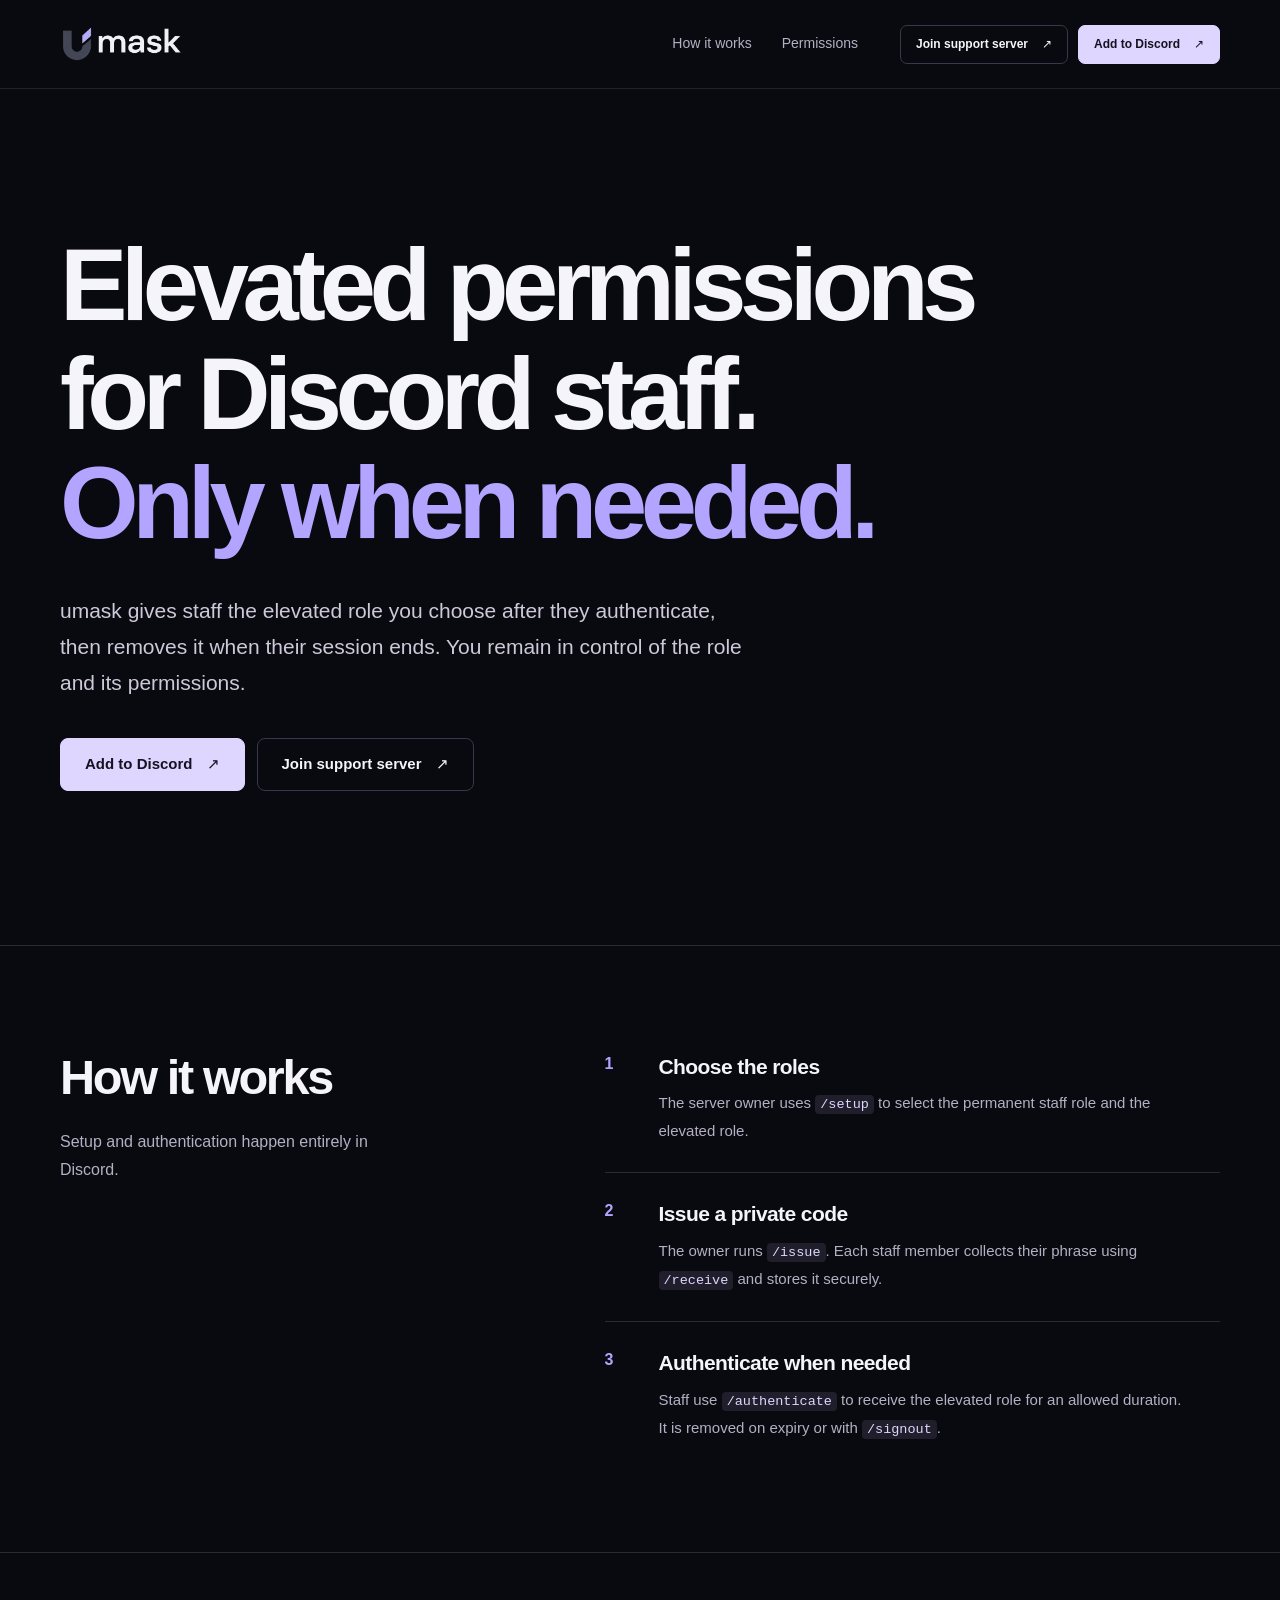
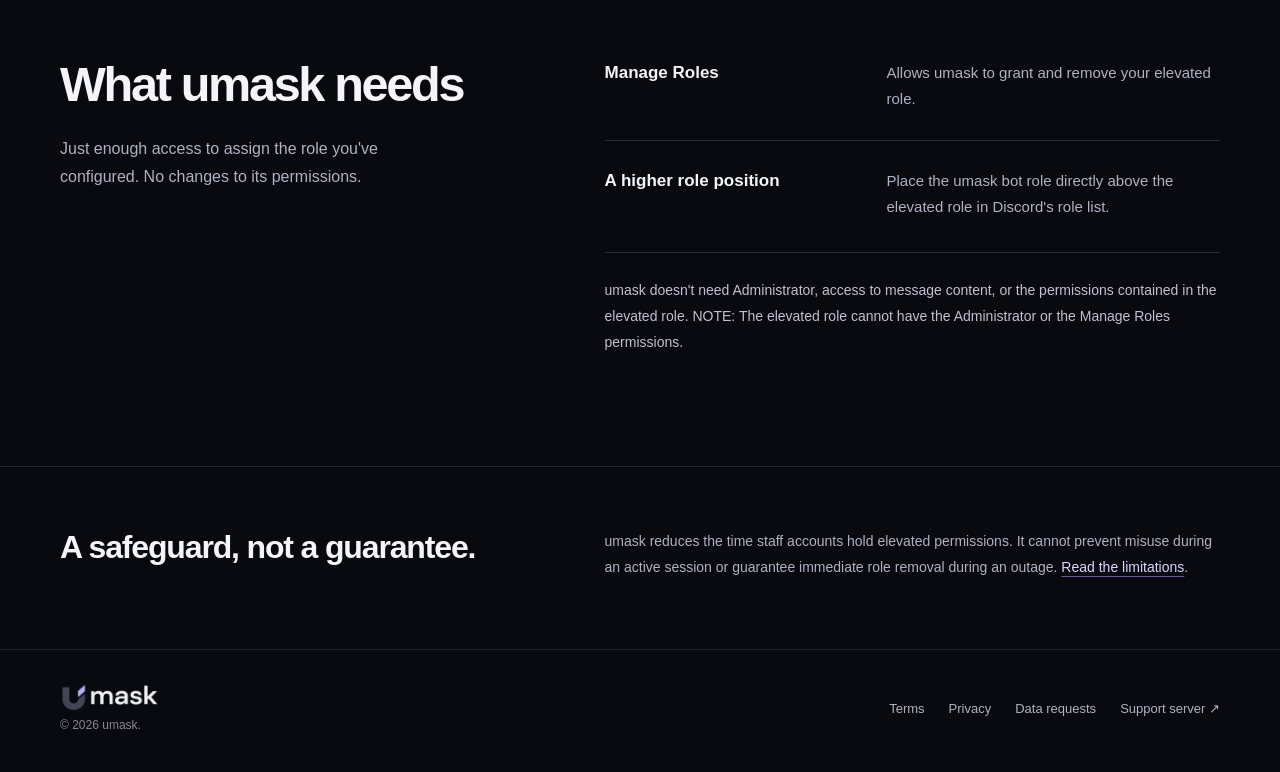
==== commit 2f09396e: "Update index.html" ====
--- a/index.html
+++ b/index.html
@@ -87,7 +87,7 @@
               <dd>Place the umask bot role directly above the elevated role in Discord's role list.</dd>
             </div>
           </dl>
-          <p class="requirements-note">umask doesn't need Administrator, access to message content, or the permissions contained in the elevated role.</p>
+          <p class="requirements-note">umask doesn't need Administrator, access to message content, or the permissions contained in the elevated role. NOTE: The elevated role cannot have the Administrator or the Manage Roles permissions.</p>
         </div>
       </div>
     </section>
